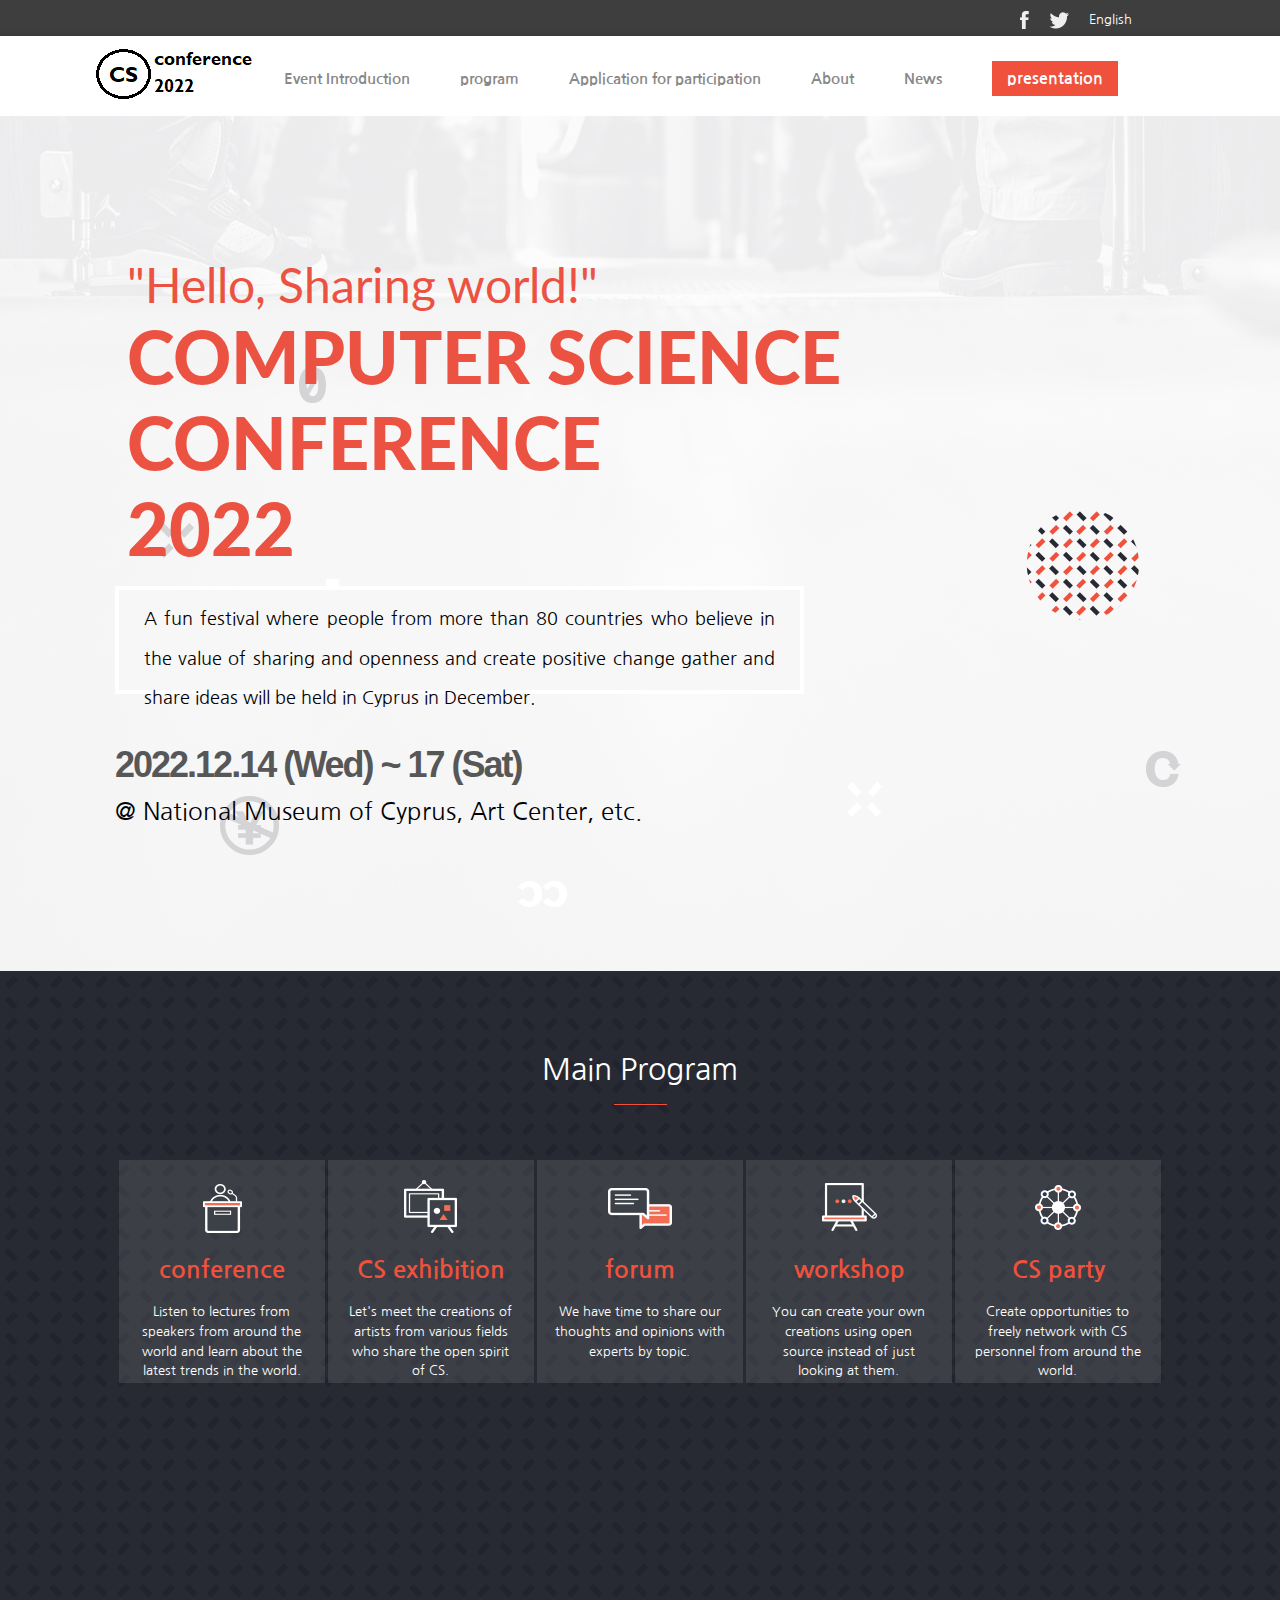
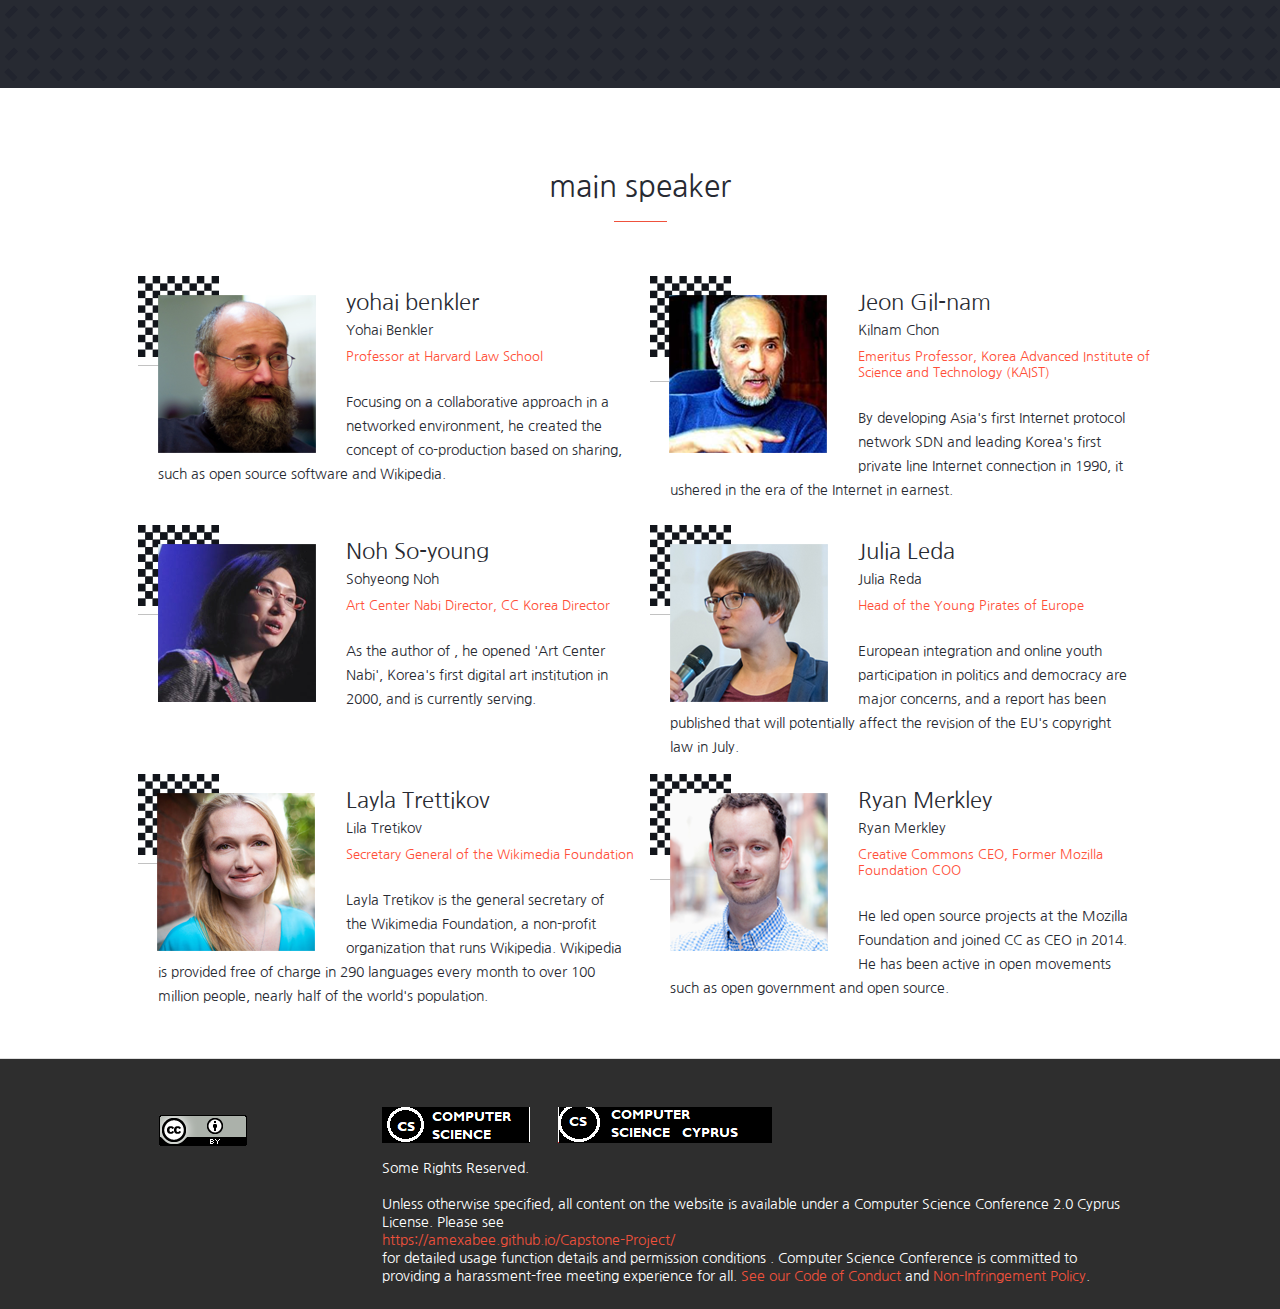
==== index.html @ 8cc3dfc2 "Fix the HTML files" ====
<!DOCTYPE html>
<html lang="en">
  <head>
    <meta charset="UTF-8" />
    <meta http-equiv="X-UA-Compatible" content="IE=edge" />
    <meta name="viewport" content="width=device-width, initial-scale=1.0" />
    <title>Capstone Project</title>
    <link rel="preconnect" href="https://fonts.googleapis.com" />
    <link rel="preconnect" href="https://fonts.gstatic.com" crossorigin />
    <link
      href="https://fonts.googleapis.com/css2?family=Nanum+Gothic&display=swap"
      rel="stylesheet"
    />
    <link
      href="https://fonts.googleapis.com/css2?family=Lato:wght@400;700;900&family=Nanum+Gothic&display=swap"
      rel="stylesheet"
    />
    <link rel="stylesheet" href="styles.css" />
  </head>
  <body>
    <header>
      <nav>
        <article class="desktop-only">
          <ul>
            <li>
              <a href="https://www.facebook.com/"
                ><img src="images/facebook.png" alt=""
              /></a>
            </li>
            <li>
              <a href="https://www.twitter.com/"
                ><img src="images/twitter.png" alt=""
              /></a>
            </li>
            <li><a href="#">English</a></li>
          </ul>
        </article>
        <article class="navigation">
          <div class="mobile-menu-btn">
            <button type="button" class="btn">
              <img src="images/mobile_menu.png" alt="" />
            </button>
          </div>
          <div class="logo">
            <a href="#"><img src="images/logo.png" alt="" /></a>
          </div>
          <section class="menus">
            <ul class="nav-menu">
              <li data-target="submenu-1" id="menu-1">
                <a href="#">Event Introduction</a>
              </li>
              <li data-target="submenu-2" id="menu-2">
                <a href="#">program</a>
              </li>
              <li><a href="#">Application for participation</a></li>
              <li><a href="about.html">About</a></li>
              <li><a href="#">News</a></li>
              <li id="live"><a href="#">presentation</a></li>
            </ul>
          </section>
        </article>
        <div class="sub-menus">
          <div class="main-sub-menu" id="submenu-1">
            <img src="images/arrow_up.png" alt="" />
            <ul id="add-em">
              <li><a href="#">CC Global Summit</a></li>
              <li><a href="#">Hosting and Hosting</a></li>
              <li><a href="#">Venue</a></li>
            </ul>
          </div>
          <div class="main-sub-menu" id="submenu-2">
            <img src="images/arrow_up.png" alt="" />
            <ul id="add-er">
              <li><a href="#">All Program</a></li>
              <li><a href="#">Speaker Introduction</a></li>
              <li><a href="#">Exhibition</a></li>
              <li><a href="#">Keywords</a></li>
            </ul>
          </div>
        </div>
      </nav>
    </header>
    <main>
      <section class="main">
        <div class="greeting">"Hello, Sharing world!"</div>
        <div class="title">
          COMPUTER SCIENCE <br />
          CONFERENCE <br />
          2022
        </div>
        <div class="message">
          A fun festival where people from more than 80 countries who believe in
          the value of sharing and openness and create positive change gather
          and share ideas will be held in Cyprus in December.
        </div>
        <div class="location">
          <div class="date-info">2022.12.14 (Wed) ~ 17 (Sat)</div>
          <div class="locate">
            @ National Museum of Cyprus, Art Center, etc.
          </div>
        </div>
      </section>
    </main>
    <section class="program">
      <h1 class="normal">Main Program</h1>
      <div class="guide-bar"></div>
      <section>
        <div class="program-list">
          <div class="program-icon">
            <img src="images/program_icon_01.png" alt="" />
          </div>
          <div class="program-subtitle">conference</div>
          <div class="program-description">
            Listen to lectures from speakers from around the world and learn
            about the latest trends in the world.
          </div>
        </div>
        <div class="program-list">
          <div class="program-icon">
            <img src="images/program_icon_02.png" alt="" />
          </div>
          <div class="program-subtitle">CS exhibition</div>
          <div class="program-description">
            Let's meet the creations of artists from various fields who share
            the open spirit of CS.
          </div>
        </div>
        <div class="program-list">
          <div class="program-icon">
            <img src="images/program_icon_03.png" alt="" />
          </div>
          <div class="program-subtitle">forum</div>
          <div class="program-description">
            We have time to share our thoughts and opinions with experts by
            topic.
          </div>
        </div>
        <div class="program-list">
          <div class="program-icon">
            <img src="images/program_icon_04.png" alt="" />
          </div>
          <div class="program-subtitle">workshop</div>
          <div class="program-description">
            You can create your own creations using open source instead of just
            looking at them.
          </div>
        </div>
        <div class="program-list">
          <div class="program-icon">
            <img src="images/program_icon_05.png" alt="" />
          </div>
          <div class="program-subtitle">CS party</div>
          <div class="program-description">
            Create opportunities to freely network with CS personnel from around
            the world.
          </div>
        </div>
      </section>
    </section>
    <div class="main-speakers">
      <section class="speaker-section">
        <h1>main speaker</h1>
        <div class="line"></div>
        <div class="speaker-list"></div>
      </section>
    </div>
    <footer>
      <img id="my-logo" src="images/88x31.png" alt="" />
      <section>
        <span
          ><img src="images/logo_cc_w_147x35.png" alt="" />
          <img src="images/logo_cck_w_208x35.png" alt=""
        /></span>
        <article>
          Some Rights Reserved. <br />
          <br />
          Unless otherwise specified, all content on the website is available
          under a Computer Science Conference 2.0 Cyprus License. Please see
          <div class="red-link">
            https://amexabee.github.io/Capstone-Project/
          </div>
          for detailed usage function details and permission conditions .
          Computer Science Conference is committed to providing a
          harassment-free meeting experience for all.
          <span class="red-link">See our Code of Conduct</span> and
          <span class="red-link">Non-Infringement Policy</span>.
        </article>
      </section>
    </footer>
    <script src="script.js"></script>
  </body>
</html>
---- styles.css ----
body {
  margin: 0;
  padding: 0;
  display: flex;
  flex-direction: column;
  font-family: "Nanum Gothic", Arial, Helvetica, sans-serif;
}

.desktop-only {
  display: none;
}

ul {
  display: flex;
  margin: 0;
  padding: 0.5rem 8rem 0.2rem 0;
  list-style: none;
  align-items: flex-end;
}

li a {
  margin: 0 20px 0 0;
  color: rgb(255, 255, 255);
  font-size: 0.813em;
  text-decoration: none;
}

.navigation {
  display: flex;
  justify-content: center;
  align-items: center;
  padding: 15px 0;
  box-shadow: rgb(0 0 0 / 30%) 0 2px 8px 0;
}

main section img {
  width: 90%;
}

.nav-menu {
  display: none;
}

#nav-menu {
  position: fixed;
  z-index: 1;
  background: rgb(39, 42, 50);
  opacity: 0.95;
  width: 85%;
  height: 100%;
  text-align: center;
  transition: 0.3s;
}

#nav-menu ul {
  display: flex;
  flex-direction: column;
  justify-content: flex-start;
  align-items: flex-start;
}

.nav-menu li {
  list-style: none;
}

#nav-menu li {
  padding: 5px 20px;
  font-size: 1.2em;
  line-height: 1.8em;
  border: 1px solid rgb(60, 63, 70);
  border-right: 0;
  border-top: 0;
  text-align: left;
  width: 125%;
}

.mobile-menu-btn {
  position: absolute;
  top: 35px;
  left: 20px;
  z-index: 1;
}

footer section img {
  padding: 12px 24px;
}

.mobile-menu-btn img {
  width: 20px;
}

.btn {
  border: none;
  background-color: white;
  cursor: pointer;
}

.close,
.menu-1,
.menu-2 {
  cursor: pointer;
  border: none;
  background-color: rgb(39, 42, 50);
}

.close {
  position: relative;
  top: 8px;
  left: 150px;
  margin-bottom: 15px;
}

.menu-1 {
  display: none;
  position: relative;
  top: -30px;
  left: 340px;
}

.menu-2 {
  display: none;
  position: relative;
  top: -30px;
  left: 340px;
}

#add-em li,
#add-er li {
  border: none;
}

.name a,
.nickname a {
  text-decoration: none;
  color: inherit;
}

.menus li a {
  color: rgb(136, 136, 136);
  font-size: 0.938em;
  font-weight: bold;
  padding-right: 30px;
}

.name a:hover,
.nickname a:hover {
  text-decoration: underline;
}

#live a {
  font-size: 1em;
  font-weight: bold;
  background-color: #ef513c;
  padding: 10px 15px;
  color: #fff;
}

.sub-menus {
  display: none;
}

main {
  background: url(images/mobile_intro_bg.png);
  background-repeat: repeat-x;
  background-position: center center;
}

.greeting {
  font-family: Lato, Arial, Helvetica, sans-serif;
  font-size: 24px;
  font-weight: 400;
  color: #ec5242;
  margin: 0;
  padding: 0 12px;
  width: 90%;
  text-align: left;
}

.title {
  font-family: Lato, Arial, Helvetica, sans-serif;
  font-size: 32px;
  font-weight: 900;
  color: #ec5242;
  margin: 0;
  padding: 0 12px;
  width: 90%;
  text-align: left;
}

main section {
  text-align: center;
  padding-top: 51px;
}

.location {
  padding-top: 40px;
  margin: 50px auto;
}

.message {
  margin: 17px 0.75em 0;
  width: calc(100% - 2.5em);
  padding: 1em 0.5em;
  line-height: 150%;
  font-size: 13px;
  height: auto;
  text-align: justify;
  border: 4px solid rgb(255, 255, 255);
  background-color: rgb(247, 247, 248);
}

.date-info {
  font: bold 36px Verdana, Geneva, Tahoma, sans-serif;
  color: rgb(87, 87, 87);
  font-size: 15px;
  font-weight: bold;
  width: 90%;
  text-align: center;
  margin-bottom: 4px;
  letter-spacing: 0;
}

.program {
  background-image: url(images/pattern_bg.png);
  background-repeat: repeat;
  background-color: rgb(39, 42, 50);
  height: 637px;
  padding-bottom: 80px;
  display: flex;
  flex-direction: column;
  align-items: center;
  color: rgb(255, 255, 255);
}

.program h1 {
  font-size: 24px;
  font-weight: 100;
  padding-top: 79px;
  margin: 0;
}

.program section > div {
  display: flex;
  justify-content: space-around;
  align-items: center;
  background-color: rgba(255, 255, 255, 0.1);
  margin: 6px 10px;
  padding-top: 18px;
}

.guide-bar {
  width: 53px;
  height: 16px;
  border-bottom: 1px solid rgb(239, 81, 60);
  margin: 0 auto 54px;
}

.program-subtitle {
  color: rgb(239, 81, 60);
}

.program-description {
  width: calc(74% - 90px);
  text-align: left;
  font-size: 0.75em;
  margin-top: 0;
  padding: 0;
  line-height: 1.5em;
}

.main-speakers {
  width: 100%;
  height: auto;
  padding-bottom: 35px;
  border-bottom: 1px solid rgb(223, 223, 223);
}

.speaker-section {
  text-align: center;
  padding-top: 79px;
  color: rgb(39, 42, 50);
  width: 90%;
  height: auto;
  margin: 0 auto;
}

.speaker-section h1 {
  font-size: 24px;
  font-weight: normal;
  margin: 0;
}

.line {
  width: 53px;
  height: 16px;
  border-bottom: 1px solid rgb(239, 81, 60);
  margin: 0 auto 54px;
}

.speaker-list {
  overflow: auto;
  height: auto;
}

.speaker {
  width: 100%;
  height: auto;
  margin: 0 0 1.5rem 0;
  border: 0;
  float: left;
}

.speaker-img {
  float: left;
  width: 178px;
  margin-right: 0.5rem;
}

.name {
  font-size: 16px;
  text-align: left;
  vertical-align: bottom;
  margin-top: 28px;
}

.nickname {
  font-size: 14px;
  text-align: left;
  margin-top: 0;
}

.position {
  font-size: 13px;
  color: rgb(255, 79, 56);
  text-align: left;
  margin-top: 10px;
}

.experience {
  font-size: 13px;
  text-align: left;
  padding-left: 20px;
  padding-right: 1rem;
  line-height: 150%;
  word-break: break-all;
  float: left;
}

footer {
  background-color: rgb(46, 46, 46);
  display: flex;
  flex-direction: column;
  align-items: center;
  color: #fff;
  font-size: 0.75rem;
  padding: 24px 24px;
}

footer section img:first-child {
  width: 25%;
  padding-left: 64px;
}

footer section img:last-child {
  width: 35%;
}

.red-link {
  color: #ef513c;
  cursor: pointer;
}

.red-link:hover {
  text-decoration: underline;
}

@media screen and (min-width: 768px) {
  .desktop-only {
    display: flex;
    background-color: rgb(62, 62, 62);
    width: 100%;
    justify-content: end;
    align-items: flex-end;
  }

  .desktop-only li:nth-child(3) {
    padding-bottom: 0.3rem;
  }

  .navigation {
    justify-content: space-around;
    padding: 10px 0 10px 80px;
  }

  .mobile-menu-btn {
    display: none;
  }

  #nav-menu {
    display: none;
  }

  .nav-menu {
    display: flex;
    margin: 0;
    padding: 0.5rem 8rem 0.2rem 0;
    list-style: none;
    align-items: flex-end;
  }

  .menus li a {
    color: rgb(136, 136, 136);
    font-size: 0.938em;
    font-weight: bold;
    padding-right: 30px;
  }

  .sub-menus {
    display: none;
  }

  main {
    background: url(images/main_big.png);
    height: 855px;
  }

  .greeting {
    font-size: 48px;
  }

  .title {
    font-size: 72px;
  }

  main section {
    text-align: left;
    margin: 0 115px;
    padding-top: 140px;
  }

  .message {
    text-align: justify;
    border: 4px solid rgb(255, 255, 255);
    height: 90px;
    width: 631px;
    margin: 15px 0 40px;
    line-height: 220%;
    padding: 10px 25px 0;
    font-size: 1.125em;
  }

  .location {
    font-size: 1.5em;
    text-align: left;
    padding-top: 0;
  }

  .date-info {
    text-align: left;
    font-size: 36px;
    letter-spacing: -2px;
    margin-bottom: 10px;
  }

  .locate {
    text-align: left;
    font-size: 1.5rem;
  }

  .program h1 {
    font-size: 30px;
  }

  footer section {
    width: 60%;
  }

  .program section {
    display: flex;
    justify-content: center;
  }

  .program section > div {
    display: flex;
    flex-direction: column;
    justify-content: flex-start;
    text-align: center;
    margin: 1.5px;
    width: calc(20% - 50px);
    height: 205px;
    overflow: hidden;
  }

  .program-subtitle {
    color: rgb(239, 81, 60);
    font-size: 1.5rem;
    font-weight: bold;
    padding-top: 18px;
  }

  .program-description {
    width: calc(90% - 15px);
    text-align: center;
    font-size: 0.813em;
    padding: 20px 17px;
  }

  .speaker-section {
    width: 80%;
  }

  .speaker-section h1 {
    font-size: 1.875rem;
  }

  .speaker {
    width: calc(50% - 10px);
    height: 249px;
    margin: 0 0 0 10px;
  }

  .speaker-img {
    margin-right: 30px;
  }

  .name {
    font-size: 22px;
    margin-top: 0.725rem;
  }

  .nickname {
    margin-top: 5px;
  }

  .guide-line {
    width: 24px;
    border-top: 1px solid rgb(194, 194, 194);
    margin-bottom: 24px;
  }

  .experience {
    font-size: 0.875rem;
    line-height: 24px;
    word-break: keep-all;
    float: none;
  }

  footer {
    padding: 24px;
    flex-direction: row;
    justify-content: space-evenly;
    align-items: flex-start;
    font-size: 0.875rem;
  }

  #my-logo {
    padding: 32px 0 0 0;
  }

  footer section img:first-child {
    width: auto;
    padding: 24px 0 12px 0;
  }

  footer section img:last-child {
    width: auto;
  }
}
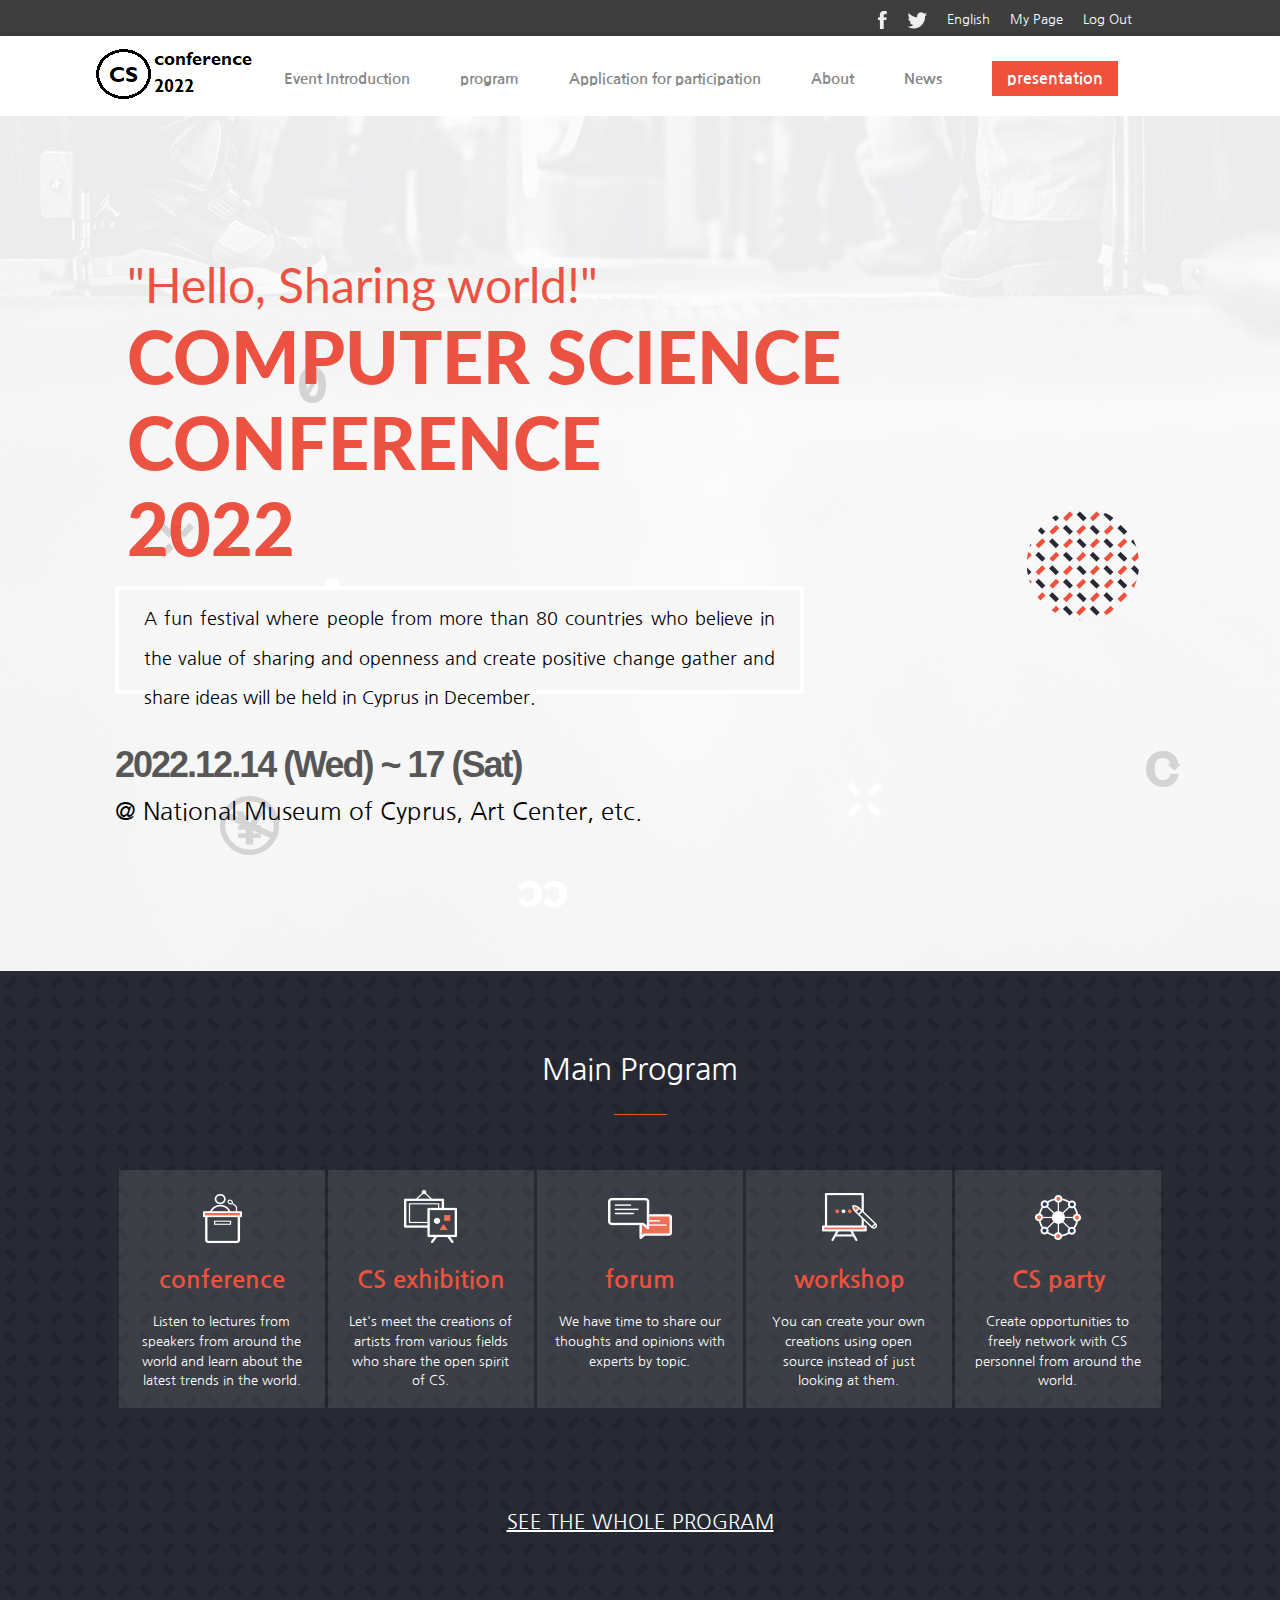
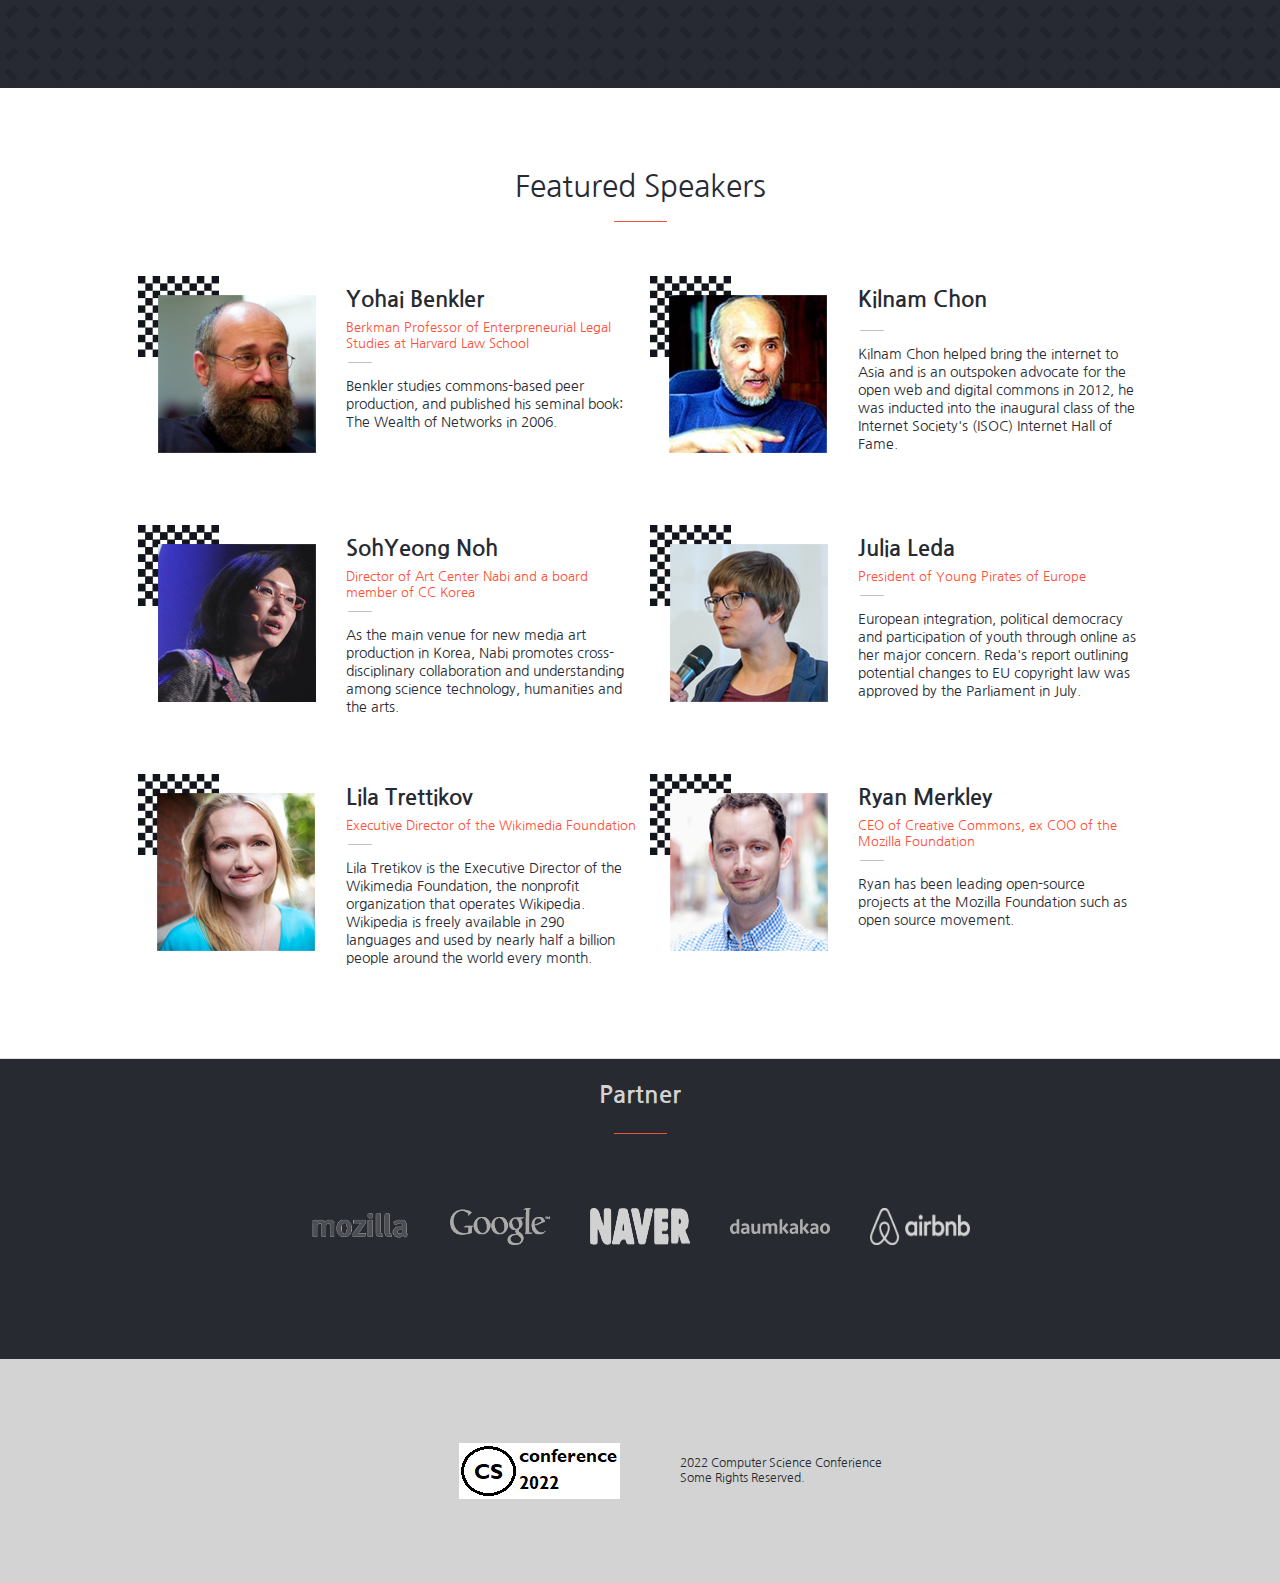
==== commit 87956dce: "Update HTML, CSS and JS codes" ====
--- a/index.html
+++ b/index.html
@@ -20,7 +20,7 @@
   <body>
     <header>
       <nav>
-        <article class="desktop-only">
+        <div class="desktop-only">
           <ul>
             <li>
               <a href="https://www.facebook.com/"
@@ -33,9 +33,11 @@
               /></a>
             </li>
             <li><a href="#">English</a></li>
+            <li><a href="#">My Page</a></li>
+            <li><a href="#">Log Out</a></li>
           </ul>
-        </article>
-        <article class="navigation">
+        </div>
+        <div class="navigation">
           <div class="mobile-menu-btn">
             <button type="button" class="btn">
               <img src="images/mobile_menu.png" alt="" />
@@ -58,7 +60,7 @@
               <li id="live"><a href="#">presentation</a></li>
             </ul>
           </section>
-        </article>
+        </div>
         <div class="sub-menus">
           <div class="main-sub-menu" id="submenu-1">
             <img src="images/arrow_up.png" alt="" />
@@ -156,36 +158,33 @@
           </div>
         </div>
       </section>
+      <div id="join-program">Join CS Conference 2022</div>
+      <div id="full-program"><a href="#">SEE THE WHOLE PROGRAM</a></div>
     </section>
     <div class="main-speakers">
       <section class="speaker-section">
-        <h1>main speaker</h1>
+        <h1>Featured Speakers</h1>
         <div class="line"></div>
         <div class="speaker-list"></div>
       </section>
     </div>
+    <section class="partners">
+      <h3>Partner</h3>
+      <div class="guide-bar"></div>
+      <section>
+        <img src="images/mozilla.png" alt="" />
+        <img src="images/Google.png" alt="" />
+        <img src="images/navar.png" alt="" />
+        <img src="images/daumkakao.svg" alt="" />
+        <img src="images/airbnb.png" alt="" />
+      </section>
+    </section>
     <footer>
-      <img id="my-logo" src="images/88x31.png" alt="" />
-      <section>
-        <span
-          ><img src="images/logo_cc_w_147x35.png" alt="" />
-          <img src="images/logo_cck_w_208x35.png" alt=""
-        /></span>
-        <article>
-          Some Rights Reserved. <br />
-          <br />
-          Unless otherwise specified, all content on the website is available
-          under a Computer Science Conference 2.0 Cyprus License. Please see
-          <div class="red-link">
-            https://amexabee.github.io/Capstone-Project/
-          </div>
-          for detailed usage function details and permission conditions .
-          Computer Science Conference is committed to providing a
-          harassment-free meeting experience for all.
-          <span class="red-link">See our Code of Conduct</span> and
-          <span class="red-link">Non-Infringement Policy</span>.
-        </article>
-      </section>
+      <img src="images/logo.png" alt="" />
+      <div>
+        2022 Computer Science Conferience <br />
+        Some Rights Reserved.
+      </div>
     </footer>
     <script src="script.js"></script>
   </body>
--- a/styles.css
+++ b/styles.css
@@ -252,7 +252,7 @@
   width: 53px;
   height: 16px;
   border-bottom: 1px solid rgb(239, 81, 60);
-  margin: 0 auto 54px;
+  margin: 10px auto 54px;
 }
 
 .program-subtitle {
@@ -266,6 +266,19 @@
   margin-top: 0;
   padding: 0;
   line-height: 1.5em;
+}
+
+#join-program {
+  font-size: 1.125em;
+  font-weight: bold;
+  background-color: #ef513c;
+  margin-top: 20px;
+  padding: 15px 15px;
+  color: #fff;
+}
+
+#full-program {
+  display: none;
 }
 
 .main-speakers {
@@ -318,15 +331,10 @@
 
 .name {
   font-size: 16px;
+  font-weight: bold;
   text-align: left;
   vertical-align: bottom;
   margin-top: 28px;
-}
-
-.nickname {
-  font-size: 14px;
-  text-align: left;
-  margin-top: 0;
 }
 
 .position {
@@ -346,32 +354,44 @@
   float: left;
 }
 
+.partners {
+  text-align: center;
+  background-color: #272a31;
+  height: 300px;
+}
+
+.partners h3 {
+  color: #d3d3d3;
+  font-size: 24px;
+  margin-bottom: 0;
+  padding-bottom: 0;
+}
+
+.partners section {
+  display: flex;
+  justify-content: center;
+  flex-wrap: wrap;
+}
+
+.partners img {
+  width: 100px;
+  margin: 0;
+  padding: 20px;
+}
+
 footer {
-  background-color: rgb(46, 46, 46);
-  display: flex;
-  flex-direction: column;
+  background-color: #d3d3d3;
+  display: flex;
+  flex-direction: row;
+  justify-content: center;
   align-items: center;
-  color: #fff;
+  color: #272a31;
   font-size: 0.75rem;
   padding: 24px 24px;
 }
 
-footer section img:first-child {
-  width: 25%;
-  padding-left: 64px;
-}
-
-footer section img:last-child {
-  width: 35%;
-}
-
-.red-link {
-  color: #ef513c;
-  cursor: pointer;
-}
-
-.red-link:hover {
-  text-decoration: underline;
+footer img {
+  padding: 60px;
 }
 
 @media screen and (min-width: 768px) {
@@ -383,7 +403,9 @@
     align-items: flex-end;
   }
 
-  .desktop-only li:nth-child(3) {
+  .desktop-only li:nth-child(3),
+  .desktop-only li:nth-child(4),
+  .desktop-only li:nth-child(5) {
     padding-bottom: 0.3rem;
   }
 
@@ -471,10 +493,6 @@
     font-size: 30px;
   }
 
-  footer section {
-    width: 60%;
-  }
-
   .program section {
     display: flex;
     justify-content: center;
@@ -487,8 +505,13 @@
     text-align: center;
     margin: 1.5px;
     width: calc(20% - 50px);
-    height: 205px;
+    height: 220px;
     overflow: hidden;
+  }
+
+  .program section > div:hover {
+    cursor: pointer;
+    border: 2px solid rgb(194, 194, 194);
   }
 
   .program-subtitle {
@@ -505,6 +528,21 @@
     padding: 20px 17px;
   }
 
+  #join-program {
+    display: none;
+  }
+
+  #full-program {
+    display: block;
+    font-size: 20px;
+    margin-top: 100px;
+  }
+
+  #full-program a {
+    text-decoration: underline;
+    color: #fff;
+  }
+
   .speaker-section {
     width: 80%;
   }
@@ -526,13 +564,13 @@
   .name {
     font-size: 22px;
     margin-top: 0.725rem;
-  }
-
-  .nickname {
-    margin-top: 5px;
+    font-weight: bold;
   }
 
   .guide-line {
+    position: relative;
+    left: 210px;
+    top: 10px;
     width: 24px;
     border-top: 1px solid rgb(194, 194, 194);
     margin-bottom: 24px;
@@ -540,29 +578,8 @@
 
   .experience {
     font-size: 0.875rem;
-    line-height: 24px;
+    line-height: 18px;
     word-break: keep-all;
     float: none;
   }
-
-  footer {
-    padding: 24px;
-    flex-direction: row;
-    justify-content: space-evenly;
-    align-items: flex-start;
-    font-size: 0.875rem;
-  }
-
-  #my-logo {
-    padding: 32px 0 0 0;
-  }
-
-  footer section img:first-child {
-    width: auto;
-    padding: 24px 0 12px 0;
-  }
-
-  footer section img:last-child {
-    width: auto;
-  }
-}
+}
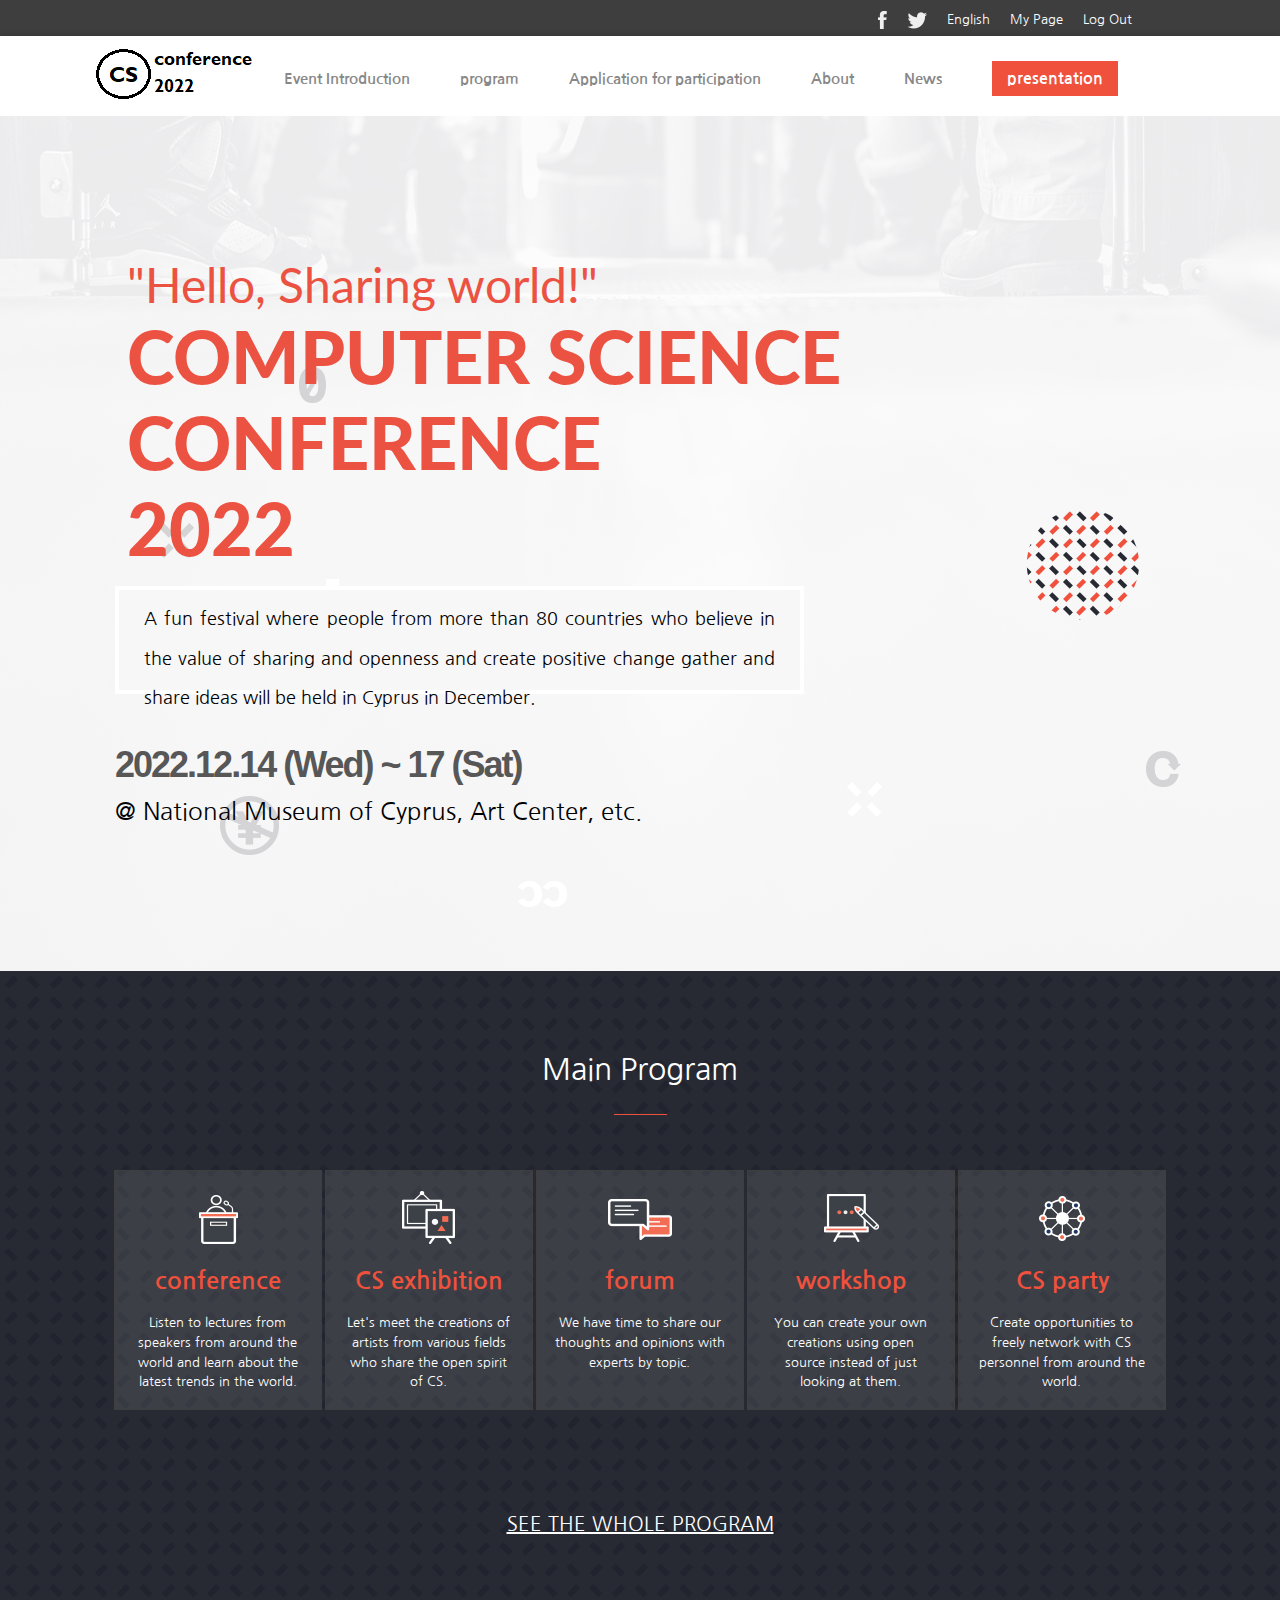
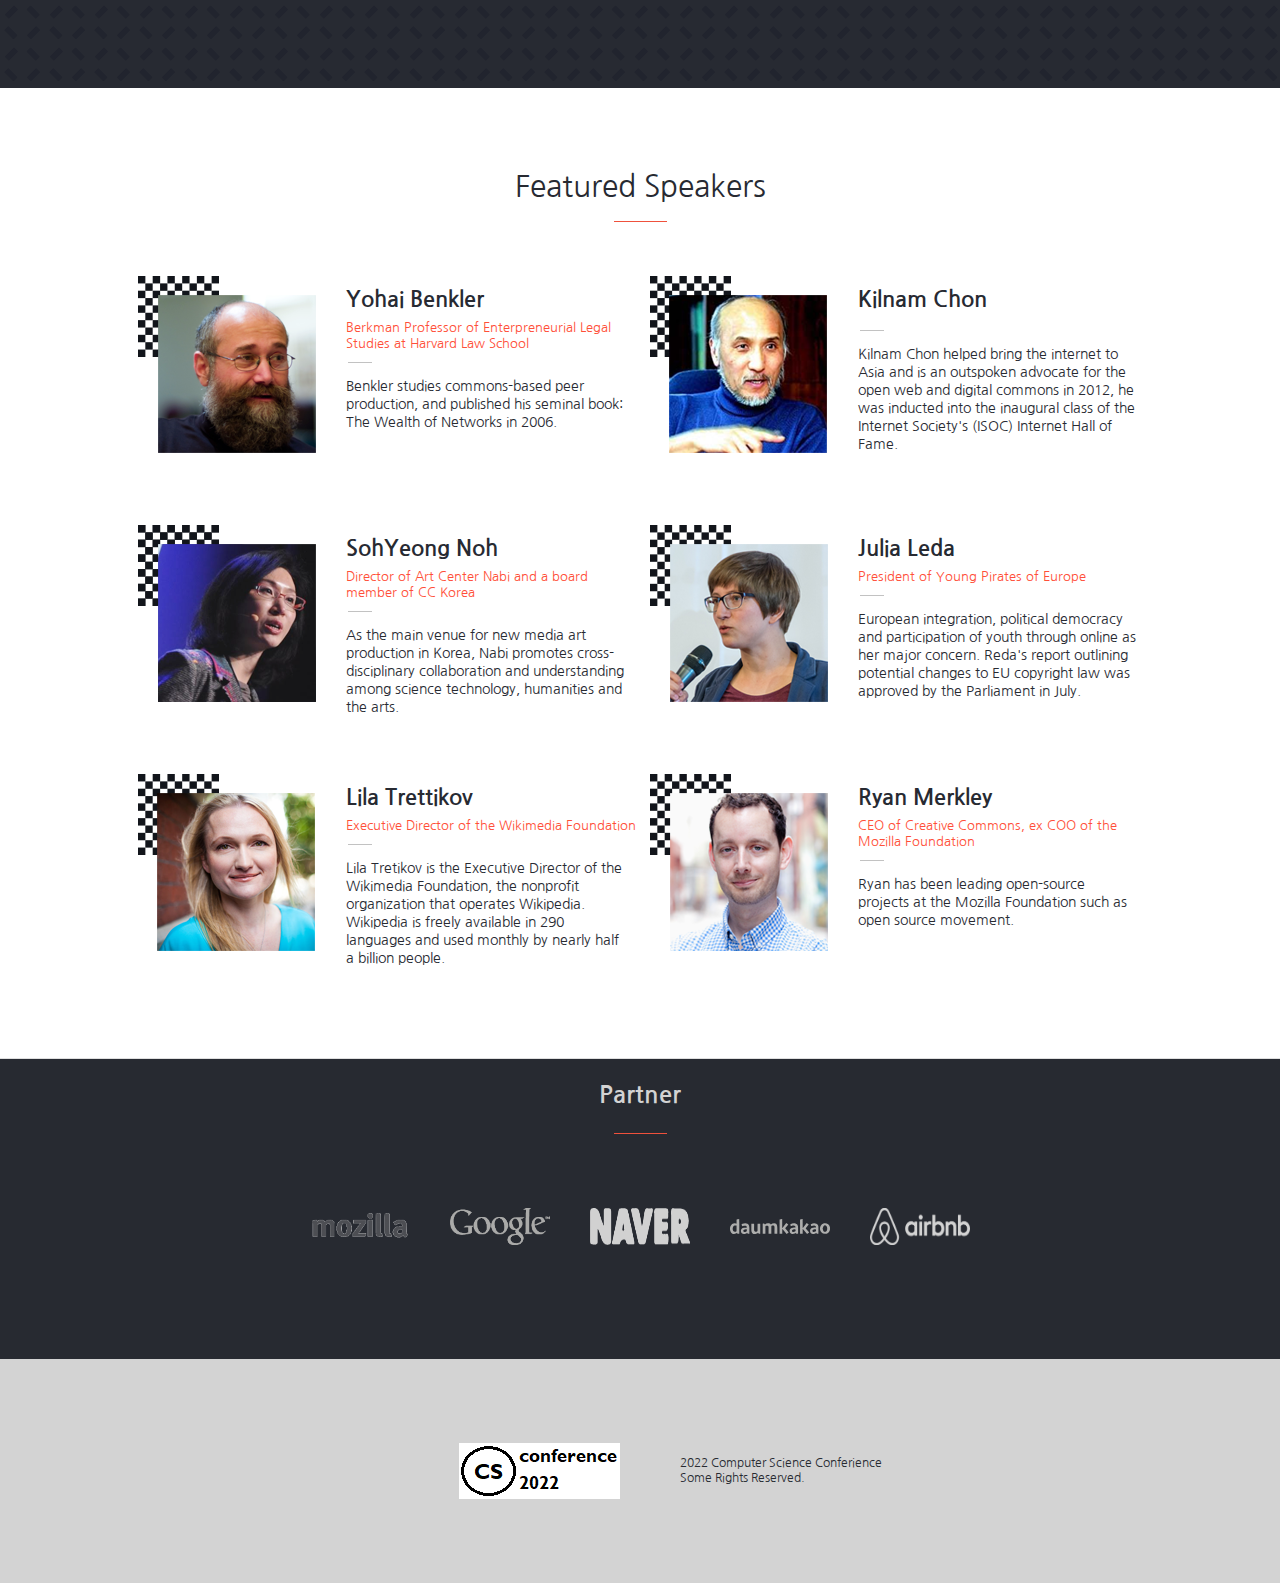
==== commit 26ccf641: "Make some styling changes" ====
--- a/index.html
+++ b/index.html
@@ -15,7 +15,7 @@
       href="https://fonts.googleapis.com/css2?family=Lato:wght@400;700;900&family=Nanum+Gothic&display=swap"
       rel="stylesheet"
     />
-    <link rel="stylesheet" href="styles.css" />
+    <link rel="stylesheet" href="index.css" />
   </head>
   <body>
     <header>
--- a/index.css
+++ b/index.css
@@ -0,0 +1,587 @@
+body {
+  margin: 0;
+  padding: 0;
+  display: flex;
+  flex-direction: column;
+  font-family: 'Nanum Gothic', Arial, Helvetica, sans-serif;
+}
+
+.desktop-only {
+  display: none;
+}
+
+ul {
+  display: flex;
+  margin: 0;
+  padding: 0.5rem 8rem 0.2rem 0;
+  list-style: none;
+  align-items: flex-end;
+}
+
+li a {
+  margin: 0 20px 0 0;
+  color: rgb(255, 255, 255);
+  font-size: 0.813em;
+  text-decoration: none;
+}
+
+.navigation {
+  display: flex;
+  justify-content: center;
+  align-items: center;
+  padding: 15px 0;
+  box-shadow: rgb(0 0 0 / 30%) 0 2px 8px 0;
+}
+
+footer img {
+  padding: 60px;
+}
+
+main section img {
+  width: 90%;
+}
+
+.nav-menu {
+  display: none;
+}
+
+#nav-menu {
+  position: fixed;
+  z-index: 1;
+  background: rgb(39, 42, 50);
+  opacity: 0.95;
+  width: 85%;
+  height: 100%;
+  text-align: center;
+  transition: 0.3s;
+}
+
+#nav-menu ul {
+  display: flex;
+  flex-direction: column;
+  justify-content: flex-start;
+  align-items: flex-start;
+}
+
+.nav-menu li {
+  list-style: none;
+}
+
+#nav-menu li {
+  padding: 5px 20px;
+  font-size: 1.2em;
+  line-height: 1.8em;
+  border: 1px solid rgb(60, 63, 70);
+  border-right: 0;
+  border-top: 0;
+  text-align: left;
+  width: 125%;
+}
+
+.mobile-menu-btn {
+  position: absolute;
+  top: 35px;
+  left: 20px;
+  z-index: 1;
+}
+
+footer section img {
+  padding: 12px 24px;
+}
+
+.mobile-menu-btn img {
+  width: 20px;
+}
+
+.btn {
+  border: none;
+  background-color: white;
+  cursor: pointer;
+}
+
+.close,
+.menu-1,
+.menu-2 {
+  cursor: pointer;
+  border: none;
+  background-color: rgb(39, 42, 50);
+}
+
+.close {
+  position: relative;
+  top: 8px;
+  left: 150px;
+  margin-bottom: 15px;
+}
+
+.menu-1 {
+  display: none;
+  position: relative;
+  top: -30px;
+  left: 340px;
+}
+
+.menu-2 {
+  display: none;
+  position: relative;
+  top: -30px;
+  left: 340px;
+}
+
+#add-em li,
+#add-er li {
+  border: none;
+}
+
+.name a,
+.nickname a {
+  text-decoration: none;
+  color: inherit;
+}
+
+.menus li a {
+  color: rgb(136, 136, 136);
+  font-size: 0.938em;
+  font-weight: bold;
+  padding-right: 30px;
+}
+
+.name a:hover,
+.nickname a:hover {
+  text-decoration: underline;
+}
+
+#live a {
+  font-size: 1em;
+  font-weight: bold;
+  background-color: #ef513c;
+  padding: 10px 15px;
+  color: #fff;
+}
+
+.sub-menus {
+  display: none;
+}
+
+main {
+  background: url(images/mobile_intro_bg.png);
+  background-repeat: repeat-x;
+  background-position: center center;
+}
+
+.greeting {
+  font-family: Lato, Arial, Helvetica, sans-serif;
+  font-size: 24px;
+  font-weight: 400;
+  color: #ec5242;
+  margin: 0;
+  padding: 0 12px;
+  width: 90%;
+  text-align: left;
+}
+
+.title {
+  font-family: Lato, Arial, Helvetica, sans-serif;
+  font-size: 32px;
+  font-weight: 900;
+  color: #ec5242;
+  margin: 0;
+  padding: 0 12px;
+  width: 90%;
+  text-align: left;
+}
+
+main section {
+  text-align: center;
+  padding-top: 51px;
+}
+
+.location {
+  padding-top: 40px;
+  margin: 50px auto;
+}
+
+.message {
+  margin: 17px 0.75em 0;
+  width: calc(100% - 2.5em);
+  padding: 1em 0.5em;
+  line-height: 150%;
+  font-size: 13px;
+  height: auto;
+  text-align: justify;
+  border: 4px solid rgb(255, 255, 255);
+  background-color: rgb(247, 247, 248);
+}
+
+.date-info {
+  font: bold 36px Verdana, Geneva, Tahoma, sans-serif;
+  color: rgb(87, 87, 87);
+  font-size: 15px;
+  font-weight: bold;
+  width: 90%;
+  text-align: center;
+  margin-bottom: 4px;
+  letter-spacing: 0;
+}
+
+.program {
+  background-image: url(images/pattern_bg.png);
+  background-repeat: repeat;
+  background-color: rgb(39, 42, 50);
+  height: 637px;
+  padding-bottom: 80px;
+  display: flex;
+  flex-direction: column;
+  align-items: center;
+  color: rgb(255, 255, 255);
+}
+
+.program h1 {
+  font-size: 24px;
+  font-weight: 100;
+  padding-top: 79px;
+  margin: 0;
+}
+
+.program section > div {
+  display: flex;
+  justify-content: space-around;
+  align-items: center;
+  background-color: rgba(255, 255, 255, 0.1);
+  margin: 6px 10px;
+  padding-top: 18px;
+}
+
+.guide-bar {
+  width: 53px;
+  height: 16px;
+  border-bottom: 1px solid rgb(239, 81, 60);
+  margin: 10px auto 54px;
+}
+
+.program-subtitle {
+  color: rgb(239, 81, 60);
+}
+
+.program-description {
+  width: calc(74% - 90px);
+  text-align: left;
+  font-size: 0.75em;
+  margin-top: 0;
+  padding: 0;
+  line-height: 1.5em;
+}
+
+#join-program {
+  font-size: 1.125em;
+  font-weight: bold;
+  background-color: #ef513c;
+  margin-top: 20px;
+  padding: 15px 15px;
+  color: #fff;
+}
+
+#full-program {
+  display: none;
+}
+
+.main-speakers {
+  width: 100%;
+  height: auto;
+  padding-bottom: 35px;
+  border-bottom: 1px solid rgb(223, 223, 223);
+}
+
+.speaker-section {
+  text-align: center;
+  padding-top: 79px;
+  color: rgb(39, 42, 50);
+  width: 90%;
+  height: auto;
+  margin: 0 auto;
+}
+
+.speaker-section h1 {
+  font-size: 24px;
+  font-weight: normal;
+  margin: 0;
+}
+
+.line {
+  width: 53px;
+  height: 16px;
+  border-bottom: 1px solid rgb(239, 81, 60);
+  margin: 0 auto 54px;
+}
+
+.speaker-list {
+  overflow: auto;
+  height: auto;
+}
+
+.speaker {
+  width: 100%;
+  height: auto;
+  margin: 0 0 1.5rem 0;
+  border: 0;
+  float: left;
+}
+
+.speaker-img {
+  float: left;
+  width: 178px;
+  margin-right: 0.5rem;
+}
+
+.name {
+  font-size: 16px;
+  font-weight: bold;
+  text-align: left;
+  vertical-align: bottom;
+  margin-top: 28px;
+}
+
+.position {
+  font-size: 13px;
+  color: rgb(255, 79, 56);
+  text-align: left;
+  margin-top: 10px;
+}
+
+.experience {
+  font-size: 13px;
+  text-align: left;
+  padding-top: 7px;
+  padding-left: 20px;
+  padding-right: 1rem;
+  line-height: 150%;
+  word-break: break-all;
+}
+
+.partners {
+  text-align: center;
+  background-color: #272a31;
+  height: 300px;
+}
+
+.partners h3 {
+  color: #d3d3d3;
+  font-size: 24px;
+  margin-bottom: 0;
+  padding-bottom: 0;
+}
+
+.partners section {
+  display: flex;
+  justify-content: center;
+  flex-wrap: wrap;
+}
+
+.partners img {
+  width: 100px;
+  margin: 0;
+  padding: 20px;
+}
+
+footer {
+  background-color: #d3d3d3;
+  display: flex;
+  flex-direction: row;
+  justify-content: center;
+  align-items: center;
+  color: #272a31;
+  font-size: 0.75rem;
+  padding: 24px 24px;
+}
+
+@media screen and (min-width: 768px) {
+  .desktop-only {
+    display: flex;
+    background-color: rgb(62, 62, 62);
+    width: 100%;
+    justify-content: end;
+    align-items: flex-end;
+  }
+
+  .desktop-only li:nth-child(3),
+  .desktop-only li:nth-child(4),
+  .desktop-only li:nth-child(5) {
+    padding-bottom: 0.3rem;
+  }
+
+  .navigation {
+    justify-content: space-around;
+    padding: 10px 0 10px 80px;
+  }
+
+  .mobile-menu-btn {
+    display: none;
+  }
+
+  #nav-menu {
+    display: none;
+  }
+
+  .nav-menu {
+    display: flex;
+    margin: 0;
+    padding: 0.5rem 8rem 0.2rem 0;
+    list-style: none;
+    align-items: flex-end;
+  }
+
+  .menus li a {
+    color: rgb(136, 136, 136);
+    font-size: 0.938em;
+    font-weight: bold;
+    padding-right: 30px;
+  }
+
+  .sub-menus {
+    display: none;
+  }
+
+  main {
+    background: url(images/main_big.png);
+    height: 855px;
+  }
+
+  .greeting {
+    font-size: 48px;
+  }
+
+  .title {
+    font-size: 72px;
+  }
+
+  main section {
+    text-align: left;
+    margin: 0 115px;
+    padding-top: 140px;
+  }
+
+  .message {
+    text-align: justify;
+    border: 4px solid rgb(255, 255, 255);
+    height: 90px;
+    width: 631px;
+    margin: 15px 0 40px;
+    line-height: 220%;
+    padding: 10px 25px 0;
+    font-size: 1.125em;
+  }
+
+  .location {
+    font-size: 1.5em;
+    text-align: left;
+    padding-top: 0;
+  }
+
+  .date-info {
+    text-align: left;
+    font-size: 36px;
+    letter-spacing: -2px;
+    margin-bottom: 10px;
+  }
+
+  .locate {
+    text-align: left;
+    font-size: 1.5rem;
+  }
+
+  .program h1 {
+    font-size: 30px;
+  }
+
+  .program section {
+    display: flex;
+    justify-content: center;
+  }
+
+  .program section > div {
+    display: flex;
+    flex-direction: column;
+    justify-content: flex-start;
+    text-align: center;
+    margin: 1.5px;
+    width: calc(20% - 50px);
+    height: 220px;
+    overflow: hidden;
+    border: 1px solid rgb(62, 62, 62);
+  }
+
+  .program section > div:hover {
+    cursor: pointer;
+    border: 1px solid rgb(194, 194, 194);
+  }
+
+  .program-subtitle {
+    color: rgb(239, 81, 60);
+    font-size: 1.5rem;
+    font-weight: bold;
+    padding-top: 18px;
+  }
+
+  .program-description {
+    width: calc(90% - 15px);
+    text-align: center;
+    font-size: 0.813em;
+    padding: 20px 17px;
+  }
+
+  #join-program {
+    display: none;
+  }
+
+  #full-program {
+    display: block;
+    font-size: 20px;
+    margin-top: 100px;
+  }
+
+  #full-program a {
+    text-decoration: underline;
+    color: #fff;
+  }
+
+  .speaker-section {
+    width: 80%;
+  }
+
+  .speaker-section h1 {
+    font-size: 1.875rem;
+  }
+
+  .speaker {
+    width: calc(50% - 10px);
+    height: 249px;
+    margin: 0 0 0 10px;
+  }
+
+  .speaker-img {
+    margin-right: 30px;
+  }
+
+  .name {
+    font-size: 22px;
+    margin-top: 0.725rem;
+    font-weight: bold;
+  }
+
+  .guide-line {
+    position: relative;
+    left: 210px;
+    top: 10px;
+    width: 24px;
+    border-top: 1px solid rgb(194, 194, 194);
+    margin-bottom: 24px;
+  }
+
+  .experience {
+    font-size: 0.875rem;
+    line-height: 18px;
+    word-break: keep-all;
+    float: none;
+    padding-top: 0;
+  }
+}
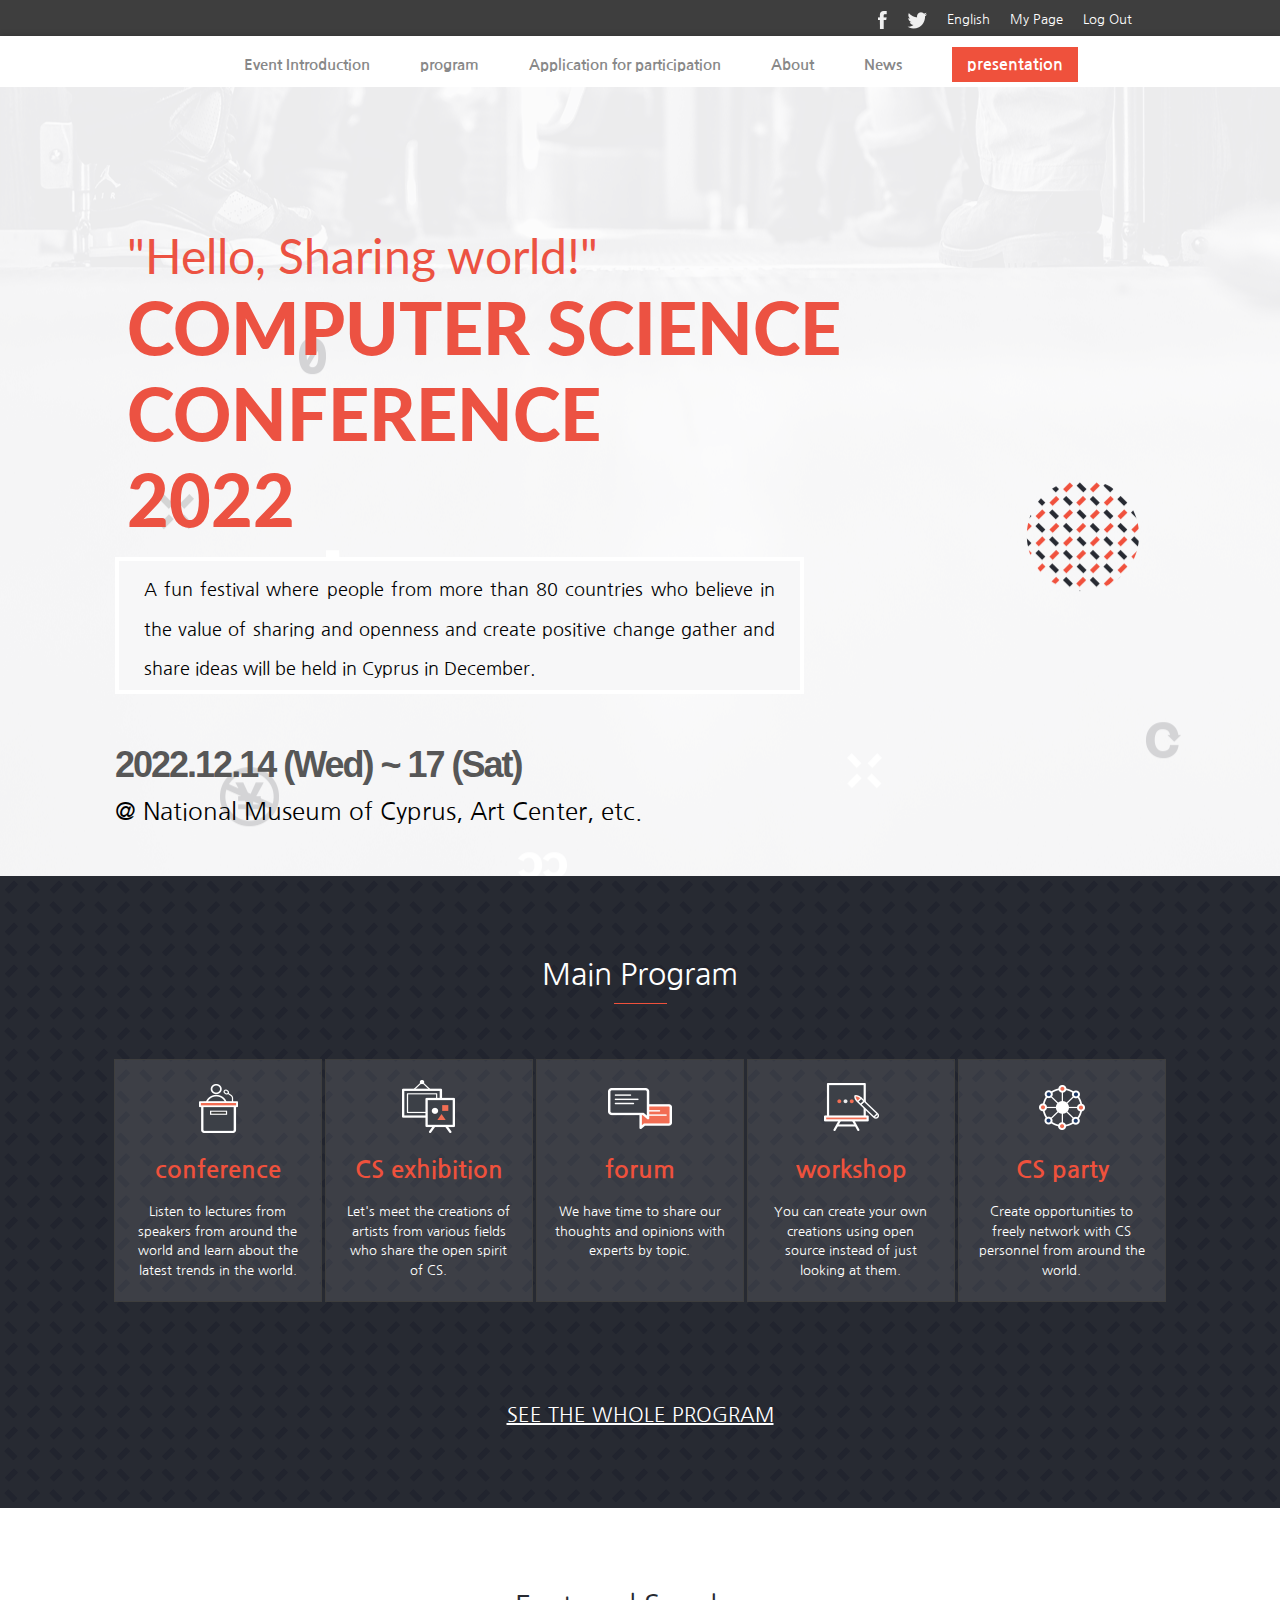
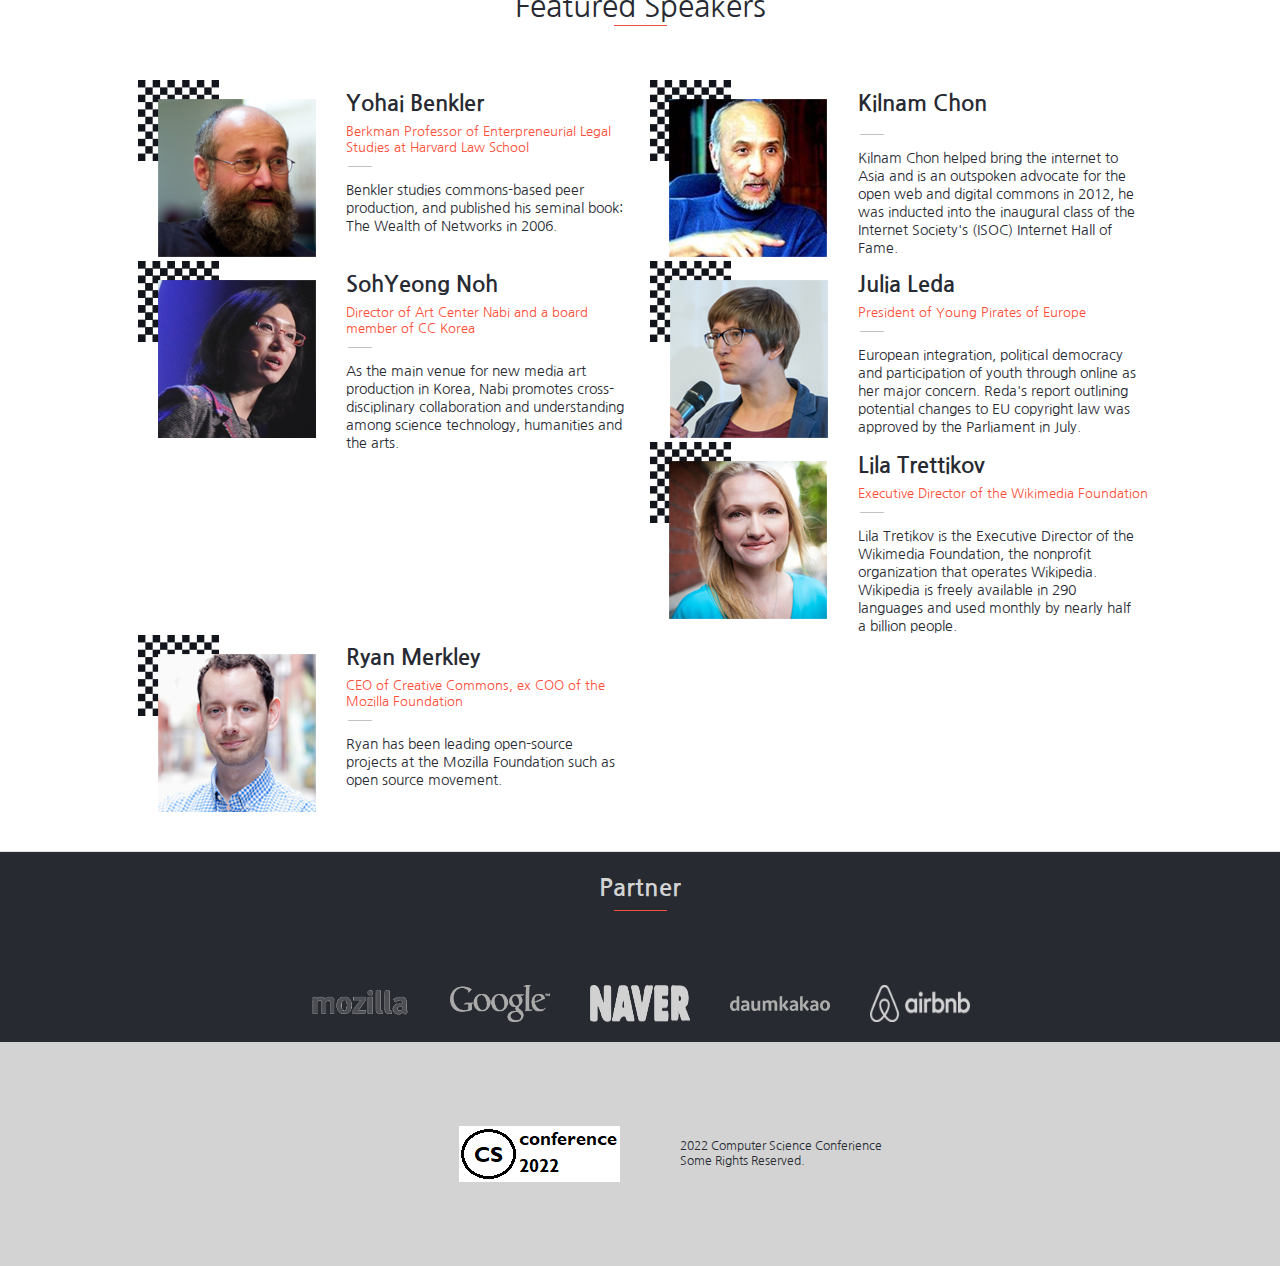
==== commit e0291737: "Organize file structure" ====
--- a/index.html
+++ b/index.html
@@ -24,12 +24,12 @@
           <ul>
             <li>
               <a href="https://www.facebook.com/"
-                ><img src="images/facebook.png" alt=""
+                ><img src="images/small_icons/facebook.png" alt=""
               /></a>
             </li>
             <li>
               <a href="https://www.twitter.com/"
-                ><img src="images/twitter.png" alt=""
+                ><img src="images/small_icons/twitter.png" alt=""
               /></a>
             </li>
             <li><a href="#">English</a></li>
@@ -40,11 +40,11 @@
         <div class="navigation">
           <div class="mobile-menu-btn">
             <button type="button" class="btn">
-              <img src="images/mobile_menu.png" alt="" />
+              <img src="images/small_icons/mobile_menu.png" alt="" />
             </button>
           </div>
           <div class="logo">
-            <a href="#"><img src="images/logo.png" alt="" /></a>
+            <a href="#"><img src="images/small_icons/logo.png" alt="" /></a>
           </div>
           <section class="menus">
             <ul class="nav-menu">
@@ -63,7 +63,7 @@
         </div>
         <div class="sub-menus">
           <div class="main-sub-menu" id="submenu-1">
-            <img src="images/arrow_up.png" alt="" />
+            <img src="images/small_icons/arrow_up.png" alt="" />
             <ul id="add-em">
               <li><a href="#">CC Global Summit</a></li>
               <li><a href="#">Hosting and Hosting</a></li>
@@ -71,7 +71,7 @@
             </ul>
           </div>
           <div class="main-sub-menu" id="submenu-2">
-            <img src="images/arrow_up.png" alt="" />
+            <img src="images/small_icons/arrow_up.png" alt="" />
             <ul id="add-er">
               <li><a href="#">All Program</a></li>
               <li><a href="#">Speaker Introduction</a></li>
@@ -109,7 +109,7 @@
       <section>
         <div class="program-list">
           <div class="program-icon">
-            <img src="images/program_icon_01.png" alt="" />
+            <img src="images/program/program_icon_01.png" alt="" />
           </div>
           <div class="program-subtitle">conference</div>
           <div class="program-description">
@@ -119,7 +119,7 @@
         </div>
         <div class="program-list">
           <div class="program-icon">
-            <img src="images/program_icon_02.png" alt="" />
+            <img src="images/program/program_icon_02.png" alt="" />
           </div>
           <div class="program-subtitle">CS exhibition</div>
           <div class="program-description">
@@ -129,7 +129,7 @@
         </div>
         <div class="program-list">
           <div class="program-icon">
-            <img src="images/program_icon_03.png" alt="" />
+            <img src="images/program/program_icon_03.png" alt="" />
           </div>
           <div class="program-subtitle">forum</div>
           <div class="program-description">
@@ -139,7 +139,7 @@
         </div>
         <div class="program-list">
           <div class="program-icon">
-            <img src="images/program_icon_04.png" alt="" />
+            <img src="images/program/program_icon_04.png" alt="" />
           </div>
           <div class="program-subtitle">workshop</div>
           <div class="program-description">
@@ -149,7 +149,7 @@
         </div>
         <div class="program-list">
           <div class="program-icon">
-            <img src="images/program_icon_05.png" alt="" />
+            <img src="images/program/program_icon_05.png" alt="" />
           </div>
           <div class="program-subtitle">CS party</div>
           <div class="program-description">
@@ -172,11 +172,11 @@
       <h3>Partner</h3>
       <div class="guide-bar"></div>
       <section>
-        <img src="images/mozilla.png" alt="" />
-        <img src="images/Google.png" alt="" />
-        <img src="images/navar.png" alt="" />
-        <img src="images/daumkakao.svg" alt="" />
-        <img src="images/airbnb.png" alt="" />
+        <img src="images/brands/mozilla.png" alt="" />
+        <img src="images/brands/Google.png" alt="" />
+        <img src="images/brands/navar.png" alt="" />
+        <img src="images/brands/daumkakao.svg" alt="" />
+        <img src="images/brands/airbnb.png" alt="" />
       </section>
     </section>
     <footer>
@@ -186,6 +186,6 @@
         Some Rights Reserved.
       </div>
     </footer>
-    <script src="script.js"></script>
+    <script src="index.js"></script>
   </body>
 </html>
--- a/index.css
+++ b/index.css
@@ -207,7 +207,6 @@
   padding: 1em 0.5em;
   line-height: 150%;
   font-size: 13px;
-  height: auto;
   text-align: justify;
   border: 4px solid rgb(255, 255, 255);
   background-color: rgb(247, 247, 248);
@@ -228,7 +227,6 @@
   background-image: url(images/pattern_bg.png);
   background-repeat: repeat;
   background-color: rgb(39, 42, 50);
-  height: 637px;
   padding-bottom: 80px;
   display: flex;
   flex-direction: column;
@@ -254,7 +252,6 @@
 
 .guide-bar {
   width: 53px;
-  height: 16px;
   border-bottom: 1px solid rgb(239, 81, 60);
   margin: 10px auto 54px;
 }
@@ -287,7 +284,6 @@
 
 .main-speakers {
   width: 100%;
-  height: auto;
   padding-bottom: 35px;
   border-bottom: 1px solid rgb(223, 223, 223);
 }
@@ -297,7 +293,6 @@
   padding-top: 79px;
   color: rgb(39, 42, 50);
   width: 90%;
-  height: auto;
   margin: 0 auto;
 }
 
@@ -309,19 +304,16 @@
 
 .line {
   width: 53px;
-  height: 16px;
   border-bottom: 1px solid rgb(239, 81, 60);
   margin: 0 auto 54px;
 }
 
 .speaker-list {
   overflow: auto;
-  height: auto;
 }
 
 .speaker {
   width: 100%;
-  height: auto;
   margin: 0 0 1.5rem 0;
   border: 0;
   float: left;
@@ -361,7 +353,6 @@
 .partners {
   text-align: center;
   background-color: #272a31;
-  height: 300px;
 }
 
 .partners h3 {
@@ -443,7 +434,6 @@
 
   main {
     background: url(images/main_big.png);
-    height: 855px;
   }
 
   .greeting {
@@ -463,7 +453,6 @@
   .message {
     text-align: justify;
     border: 4px solid rgb(255, 255, 255);
-    height: 90px;
     width: 631px;
     margin: 15px 0 40px;
     line-height: 220%;
@@ -505,7 +494,6 @@
     text-align: center;
     margin: 1.5px;
     width: calc(20% - 50px);
-    height: 220px;
     overflow: hidden;
     border: 1px solid rgb(62, 62, 62);
   }
@@ -554,7 +542,6 @@
 
   .speaker {
     width: calc(50% - 10px);
-    height: 249px;
     margin: 0 0 0 10px;
   }
 
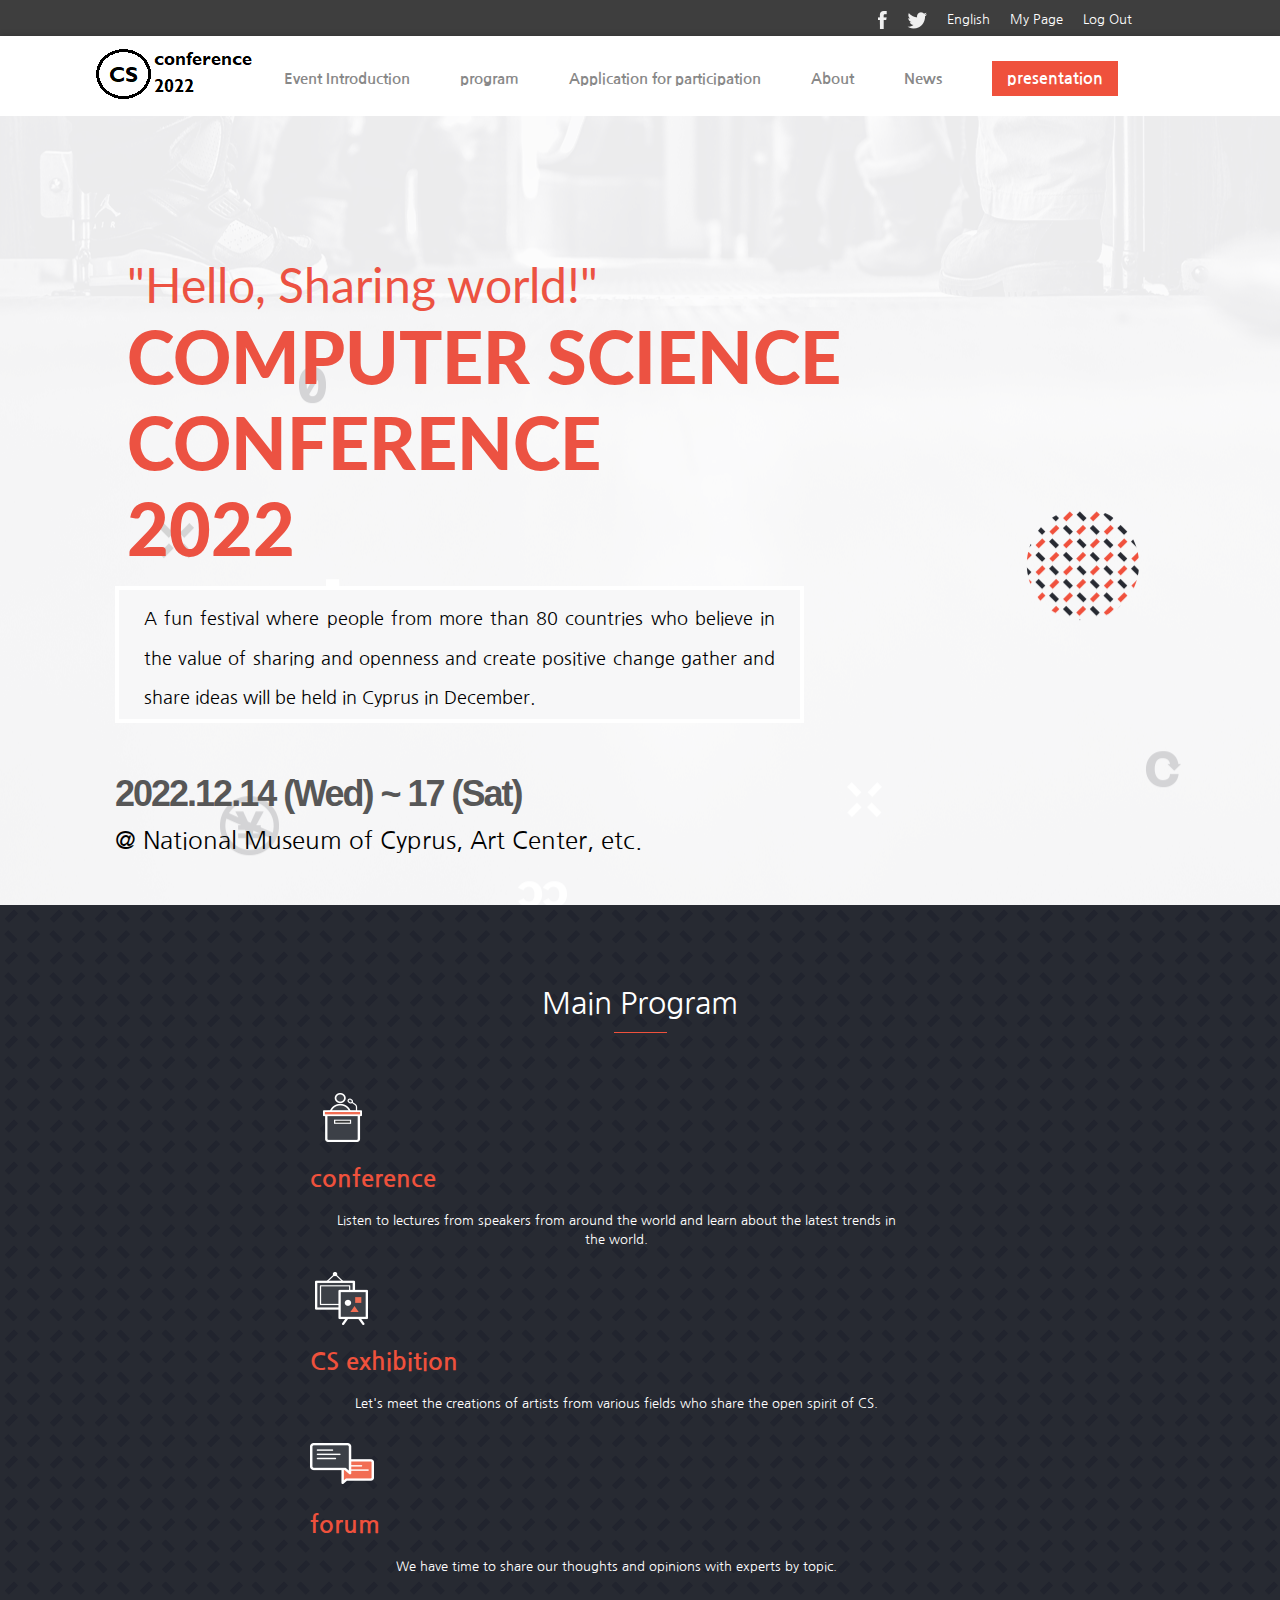
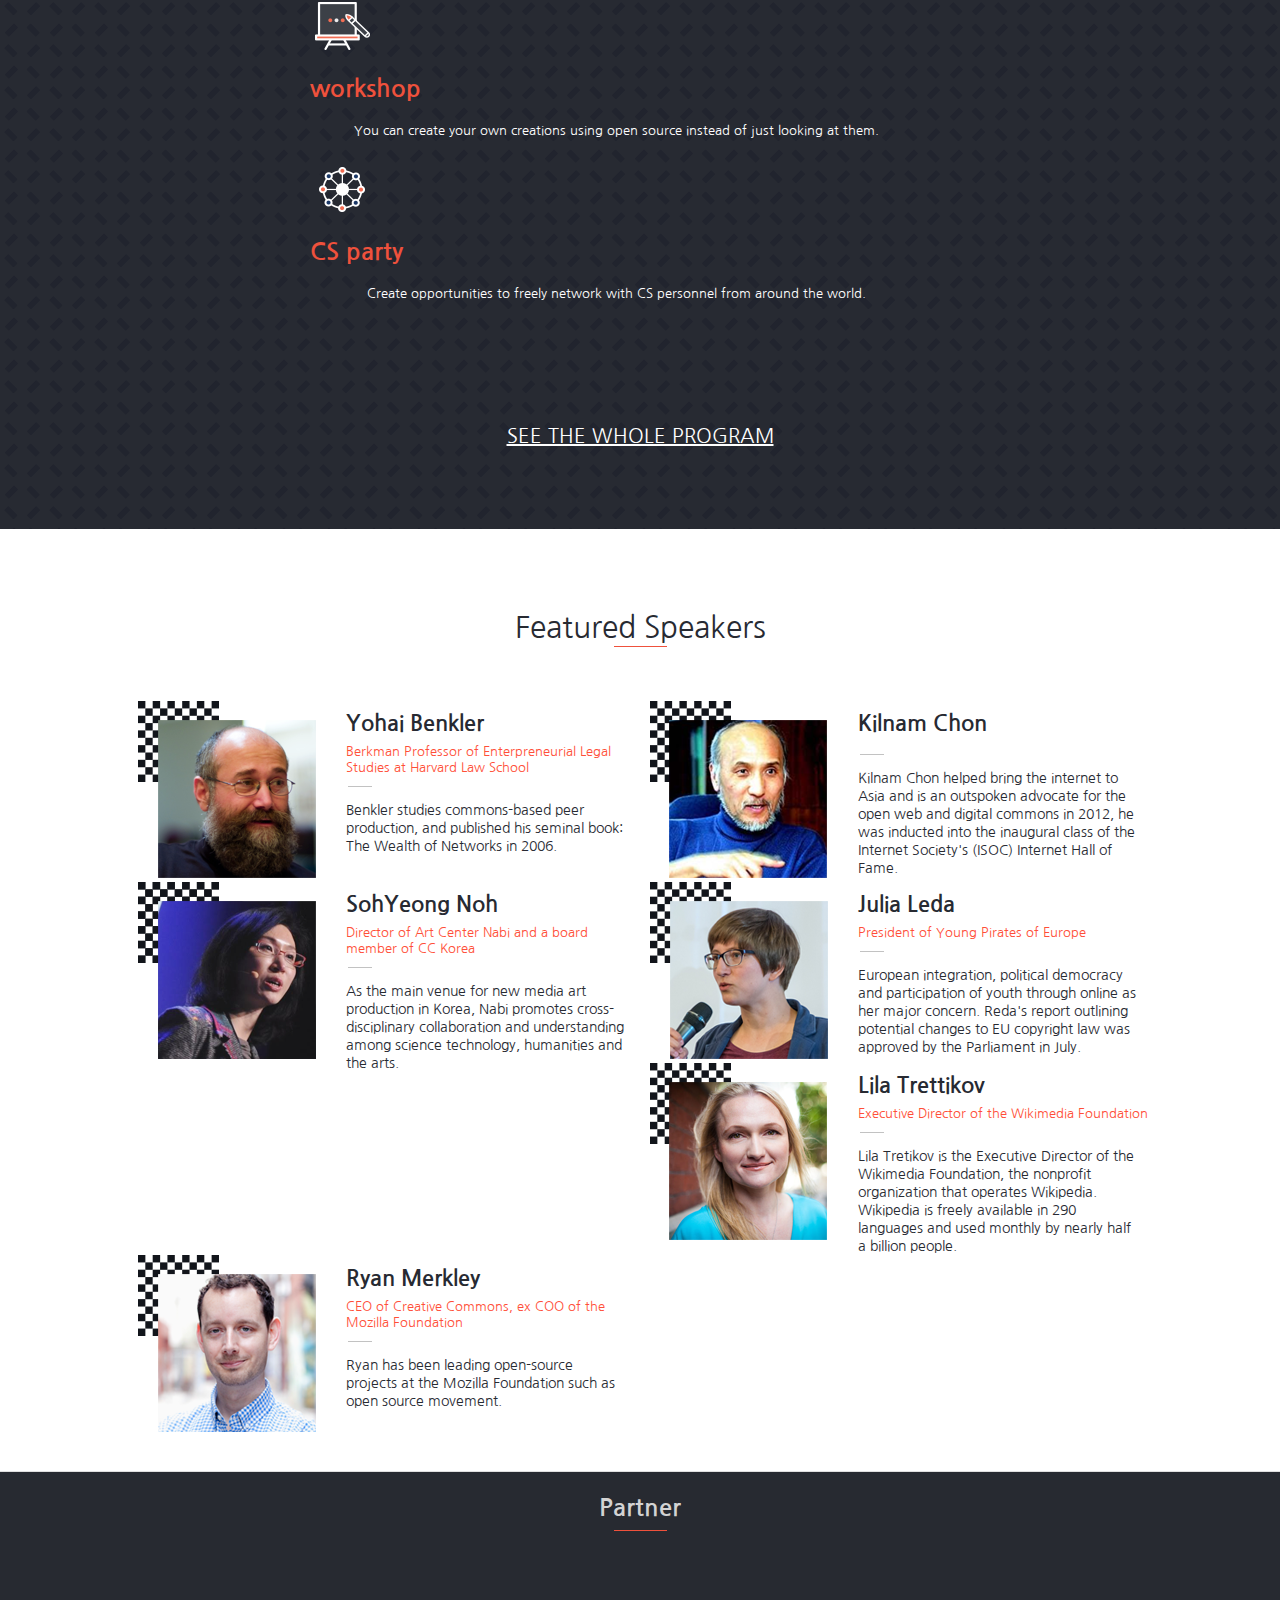
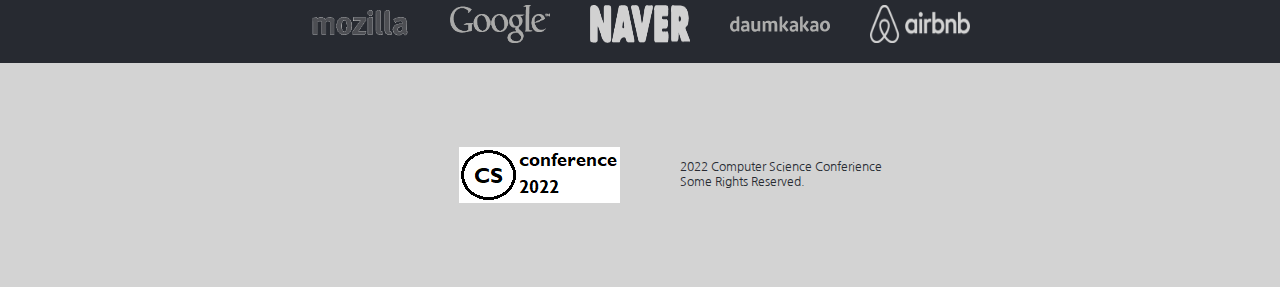
==== commit bf2458db: "Refactor some code" ====
--- a/index.html
+++ b/index.html
@@ -44,7 +44,7 @@
             </button>
           </div>
           <div class="logo">
-            <a href="#"><img src="images/small_icons/logo.png" alt="" /></a>
+            <a href="#"><img src="images/brands/logo.png" alt="" /></a>
           </div>
           <section class="menus">
             <ul class="nav-menu">
@@ -106,58 +106,7 @@
     <section class="program">
       <h1 class="normal">Main Program</h1>
       <div class="guide-bar"></div>
-      <section>
-        <div class="program-list">
-          <div class="program-icon">
-            <img src="images/program/program_icon_01.png" alt="" />
-          </div>
-          <div class="program-subtitle">conference</div>
-          <div class="program-description">
-            Listen to lectures from speakers from around the world and learn
-            about the latest trends in the world.
-          </div>
-        </div>
-        <div class="program-list">
-          <div class="program-icon">
-            <img src="images/program/program_icon_02.png" alt="" />
-          </div>
-          <div class="program-subtitle">CS exhibition</div>
-          <div class="program-description">
-            Let's meet the creations of artists from various fields who share
-            the open spirit of CS.
-          </div>
-        </div>
-        <div class="program-list">
-          <div class="program-icon">
-            <img src="images/program/program_icon_03.png" alt="" />
-          </div>
-          <div class="program-subtitle">forum</div>
-          <div class="program-description">
-            We have time to share our thoughts and opinions with experts by
-            topic.
-          </div>
-        </div>
-        <div class="program-list">
-          <div class="program-icon">
-            <img src="images/program/program_icon_04.png" alt="" />
-          </div>
-          <div class="program-subtitle">workshop</div>
-          <div class="program-description">
-            You can create your own creations using open source instead of just
-            looking at them.
-          </div>
-        </div>
-        <div class="program-list">
-          <div class="program-icon">
-            <img src="images/program/program_icon_05.png" alt="" />
-          </div>
-          <div class="program-subtitle">CS party</div>
-          <div class="program-description">
-            Create opportunities to freely network with CS personnel from around
-            the world.
-          </div>
-        </div>
-      </section>
+      <div class="programs"></div>
       <div id="join-program">Join CS Conference 2022</div>
       <div id="full-program"><a href="#">SEE THE WHOLE PROGRAM</a></div>
     </section>
@@ -180,12 +129,12 @@
       </section>
     </section>
     <footer>
-      <img src="images/logo.png" alt="" />
+      <img src="images/brands/logo.png" alt="" />
       <div>
         2022 Computer Science Conferience <br />
         Some Rights Reserved.
       </div>
     </footer>
-    <script src="index.js"></script>
+    <script type="module" src="index.js"></script>
   </body>
 </html>
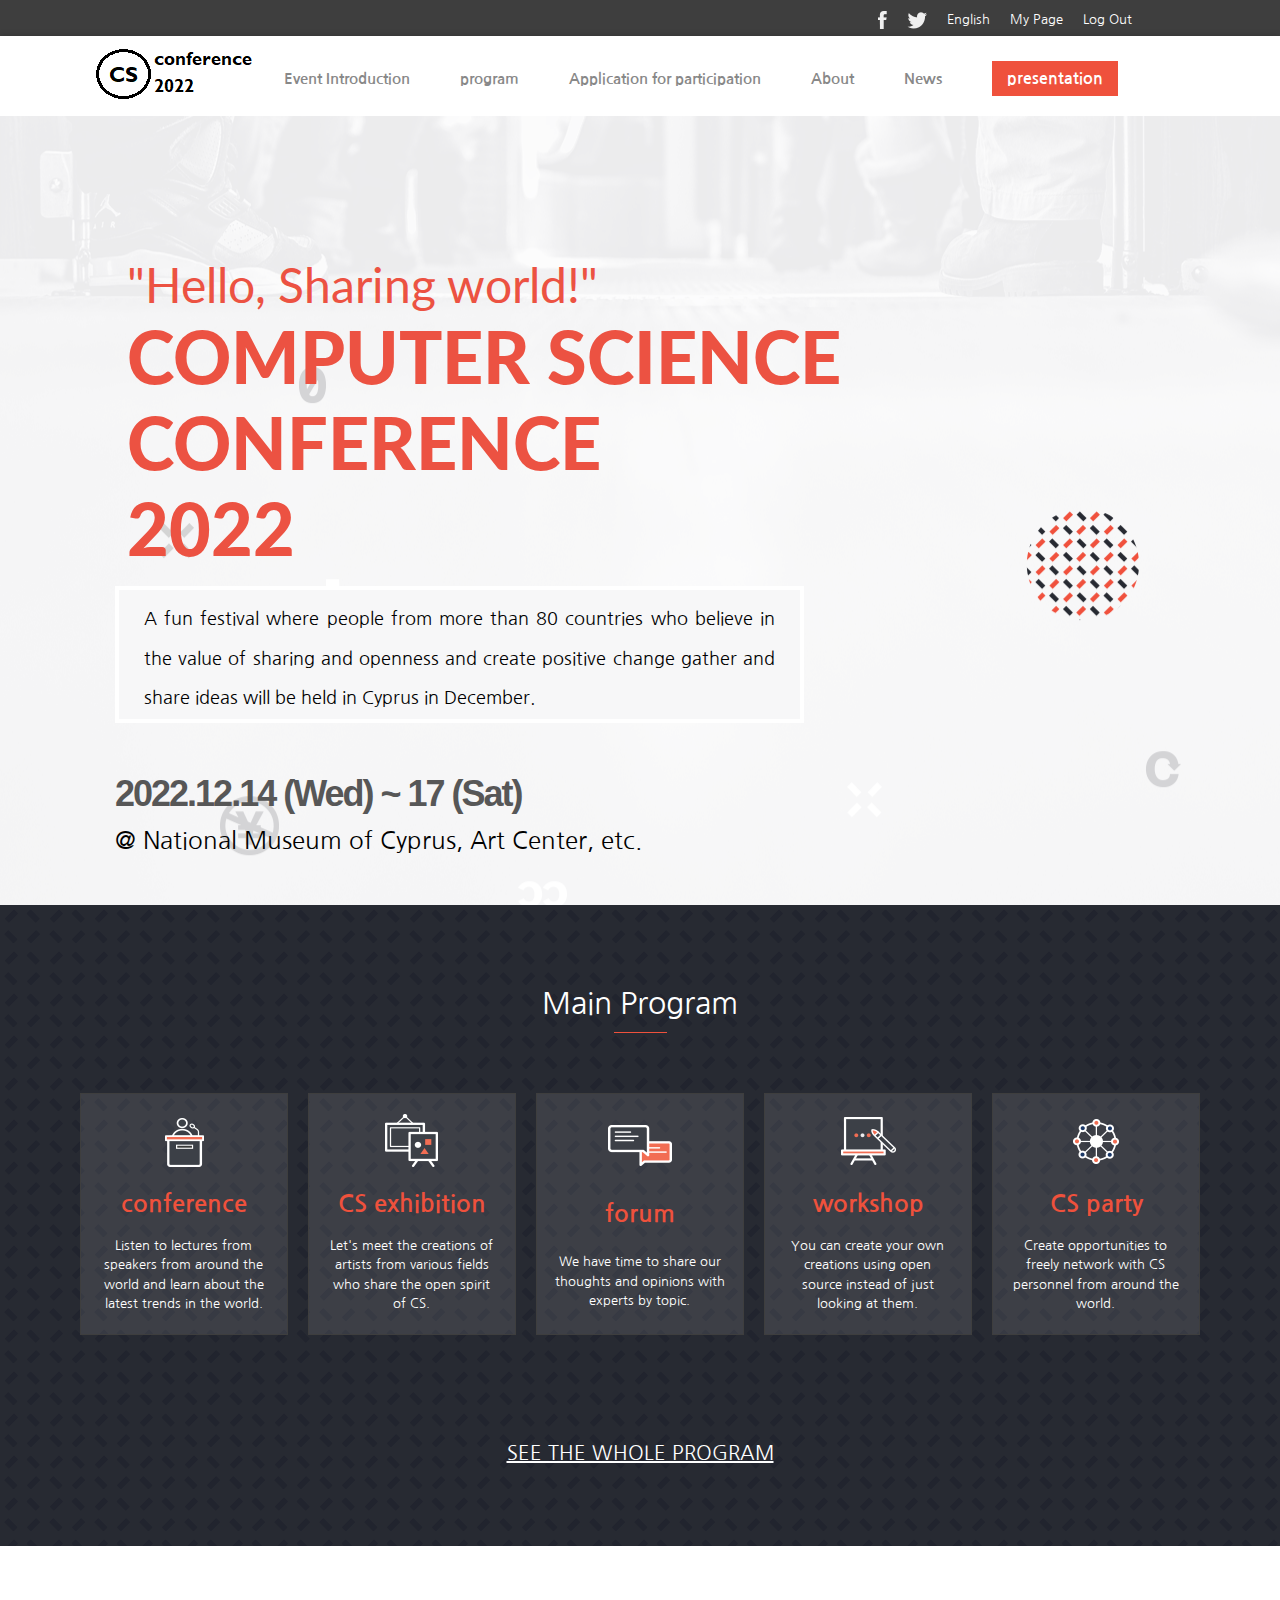
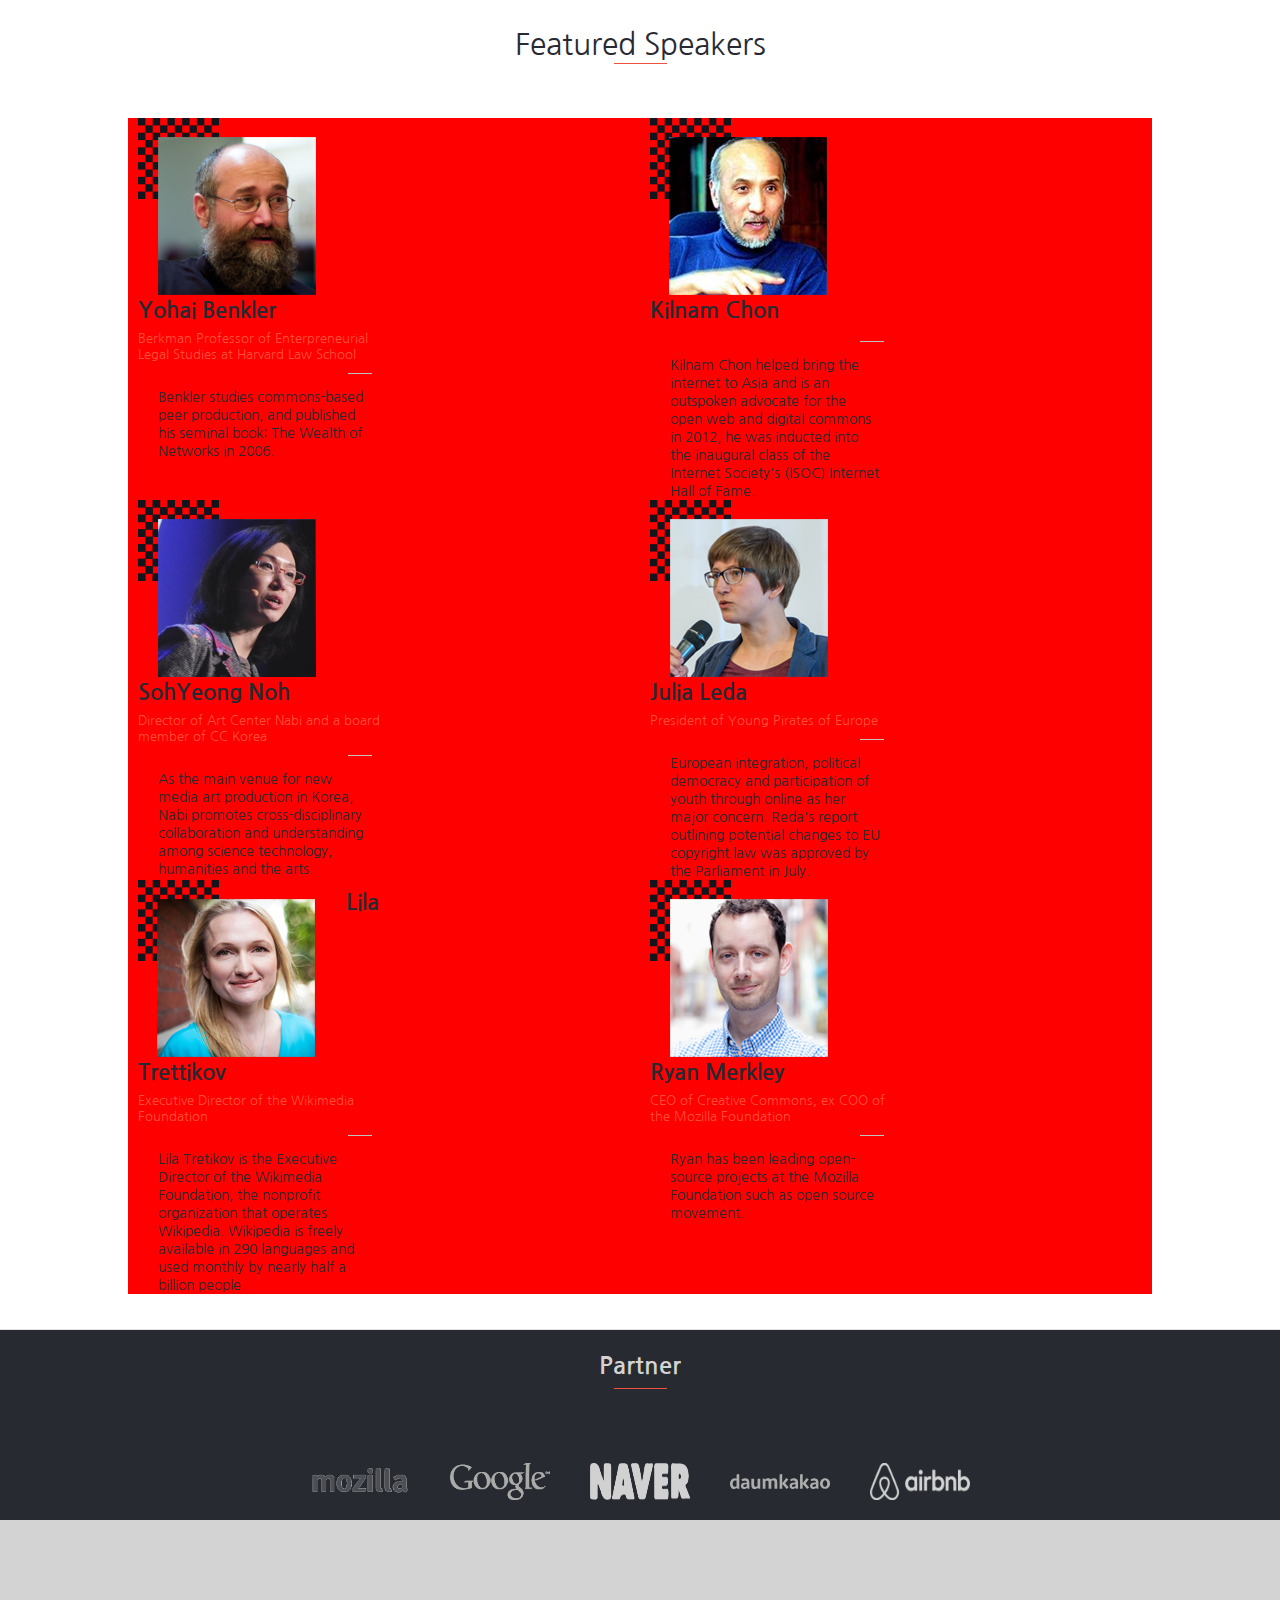
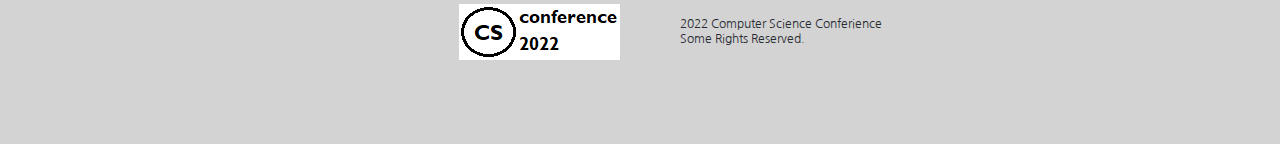
==== commit 413026a9: "Make speakers container grid" ====
--- a/index.html
+++ b/index.html
@@ -106,7 +106,7 @@
     <section class="program">
       <h1 class="normal">Main Program</h1>
       <div class="guide-bar"></div>
-      <div class="programs"></div>
+      <section class="programs"></section>
       <div id="join-program">Join CS Conference 2022</div>
       <div id="full-program"><a href="#">SEE THE WHOLE PROGRAM</a></div>
     </section>
--- a/index.css
+++ b/index.css
@@ -241,7 +241,7 @@
   margin: 0;
 }
 
-.program section > div {
+.programs > div {
   display: flex;
   justify-content: space-around;
   align-items: center;
@@ -310,6 +310,10 @@
 
 .speaker-list {
   overflow: auto;
+  display: grid;
+  grid-template-columns: auto auto;
+  gap: 0;
+  background-color: red;
 }
 
 .speaker {
@@ -482,23 +486,19 @@
     font-size: 30px;
   }
 
-  .program section {
+  .programs {
     display: flex;
     justify-content: center;
   }
 
-  .program section > div {
+  .program-list {
     display: flex;
     flex-direction: column;
-    justify-content: flex-start;
-    text-align: center;
-    margin: 1.5px;
     width: calc(20% - 50px);
-    overflow: hidden;
     border: 1px solid rgb(62, 62, 62);
   }
 
-  .program section > div:hover {
+  .program-list:hover {
     cursor: pointer;
     border: 1px solid rgb(194, 194, 194);
   }
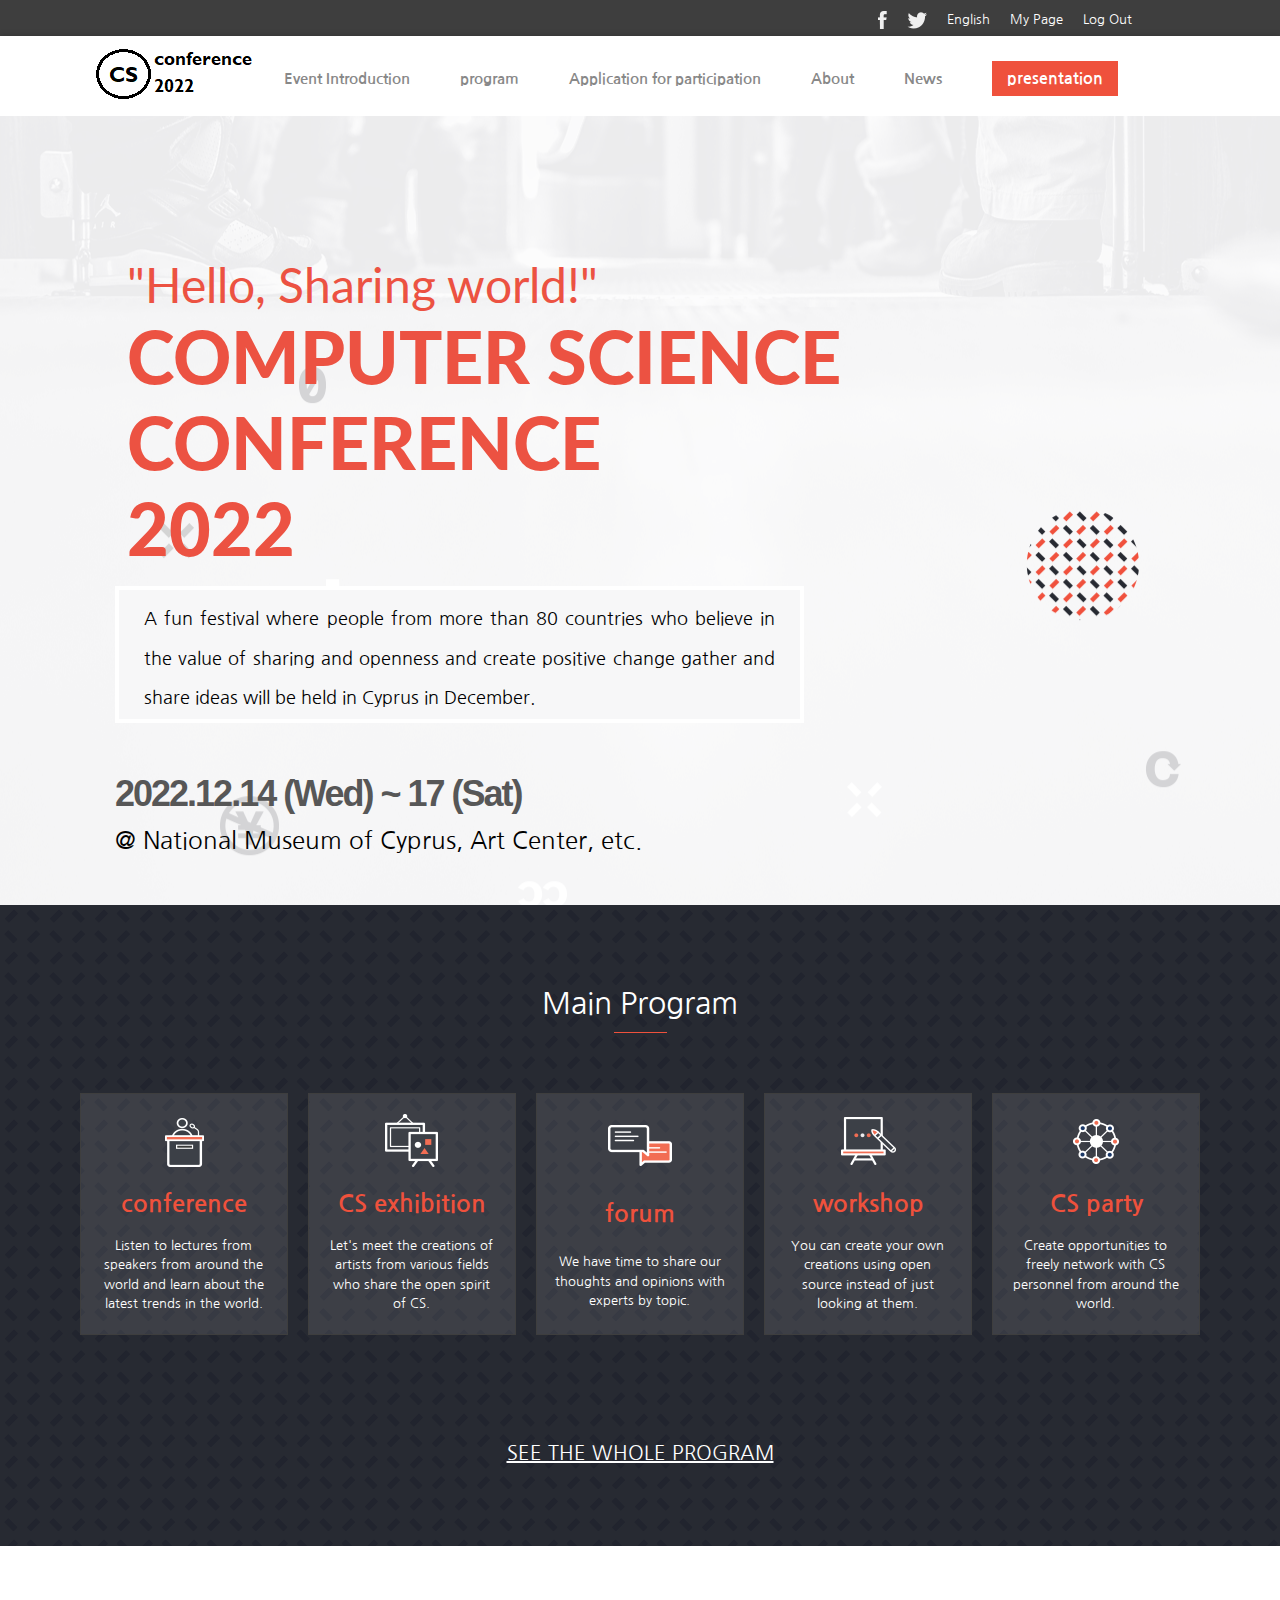
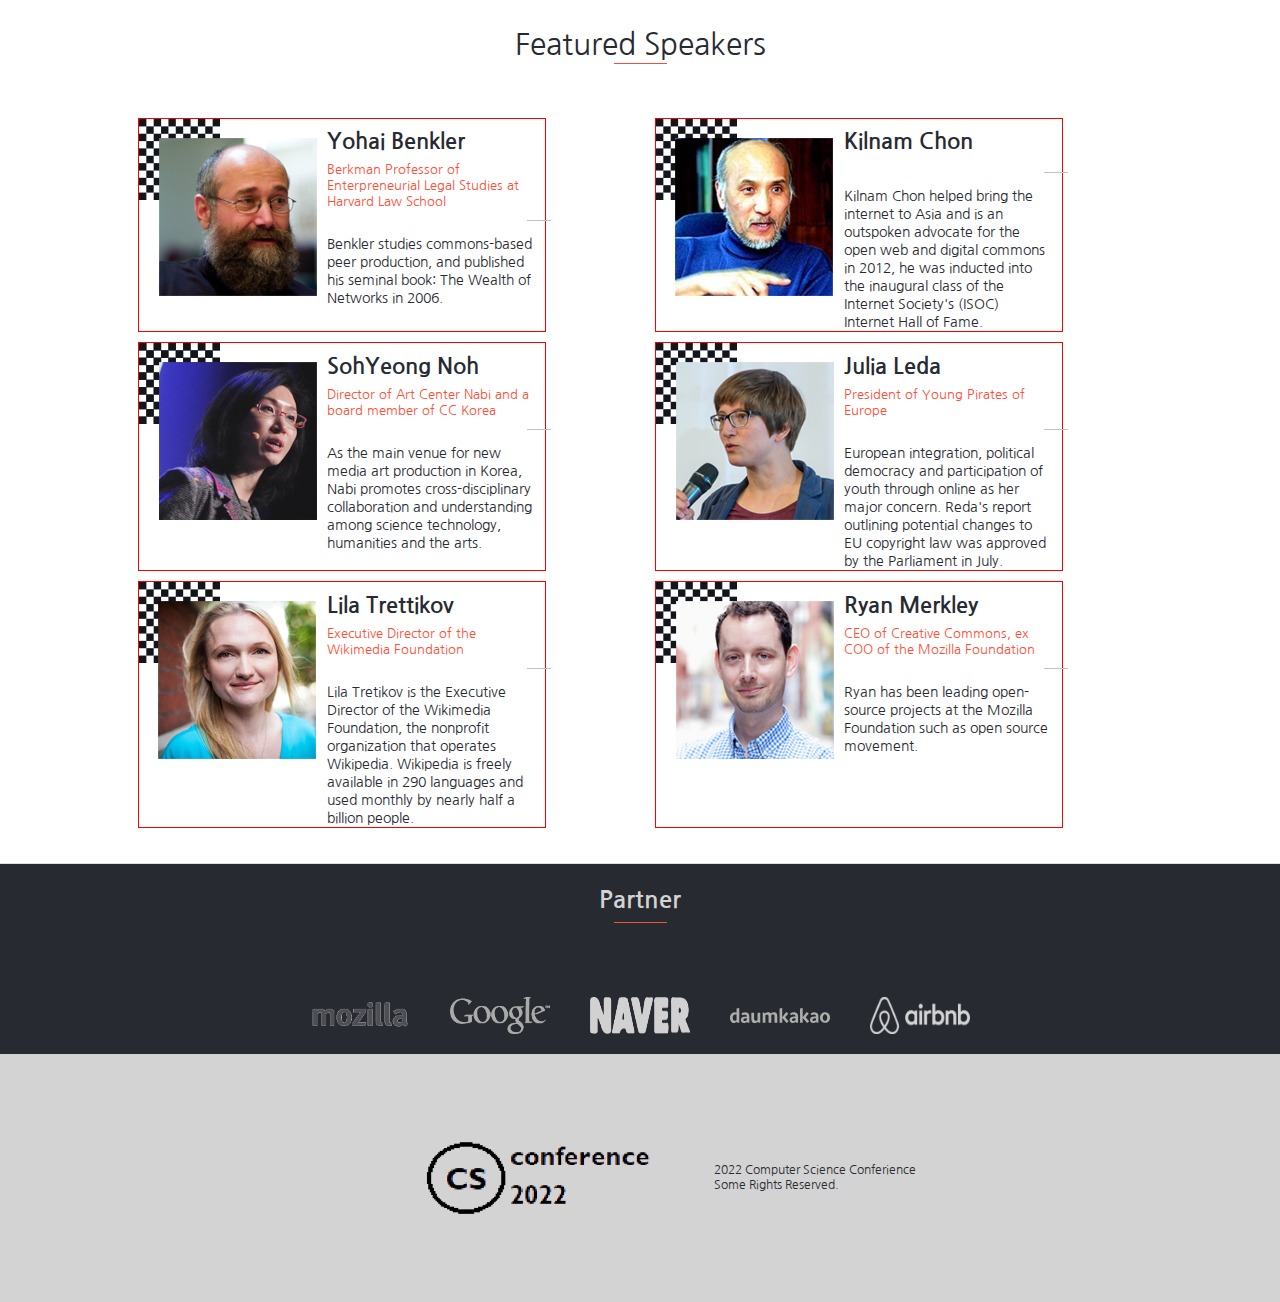
==== commit 3c00146b: "Retain former structure" ====
--- a/index.html
+++ b/index.html
@@ -129,7 +129,7 @@
       </section>
     </section>
     <footer>
-      <img src="images/brands/logo.png" alt="" />
+      <img src="images/brands/logo.jpg" alt="" />
       <div>
         2022 Computer Science Conferience <br />
         Some Rights Reserved.
--- a/index.css
+++ b/index.css
@@ -35,6 +35,7 @@
 
 footer img {
   padding: 60px;
+  height: 80px;
 }
 
 main section img {
@@ -311,22 +312,15 @@
 .speaker-list {
   overflow: auto;
   display: grid;
-  grid-template-columns: auto auto;
-  gap: 0;
-  background-color: red;
+  grid-template-columns: repeat(2, 1fr);
+  gap: 10px;
 }
 
 .speaker {
-  width: 100%;
-  margin: 0 0 1.5rem 0;
-  border: 0;
-  float: left;
-}
-
-.speaker-img {
-  float: left;
-  width: 178px;
-  margin-right: 0.5rem;
+  display: flex;
+  align-items: flex-start;
+  min-width: 80%;
+  border: 1px solid red;
 }
 
 .name {
@@ -334,22 +328,20 @@
   font-weight: bold;
   text-align: left;
   vertical-align: bottom;
-  margin-top: 28px;
+  margin: 28px 10px 0;
 }
 
 .position {
   font-size: 13px;
   color: rgb(255, 79, 56);
   text-align: left;
-  margin-top: 10px;
+  margin: 10px 10px 0;
 }
 
 .experience {
   font-size: 13px;
   text-align: left;
-  padding-top: 7px;
-  padding-left: 20px;
-  padding-right: 1rem;
+  margin: 10px 10px 0;
   line-height: 150%;
   word-break: break-all;
 }
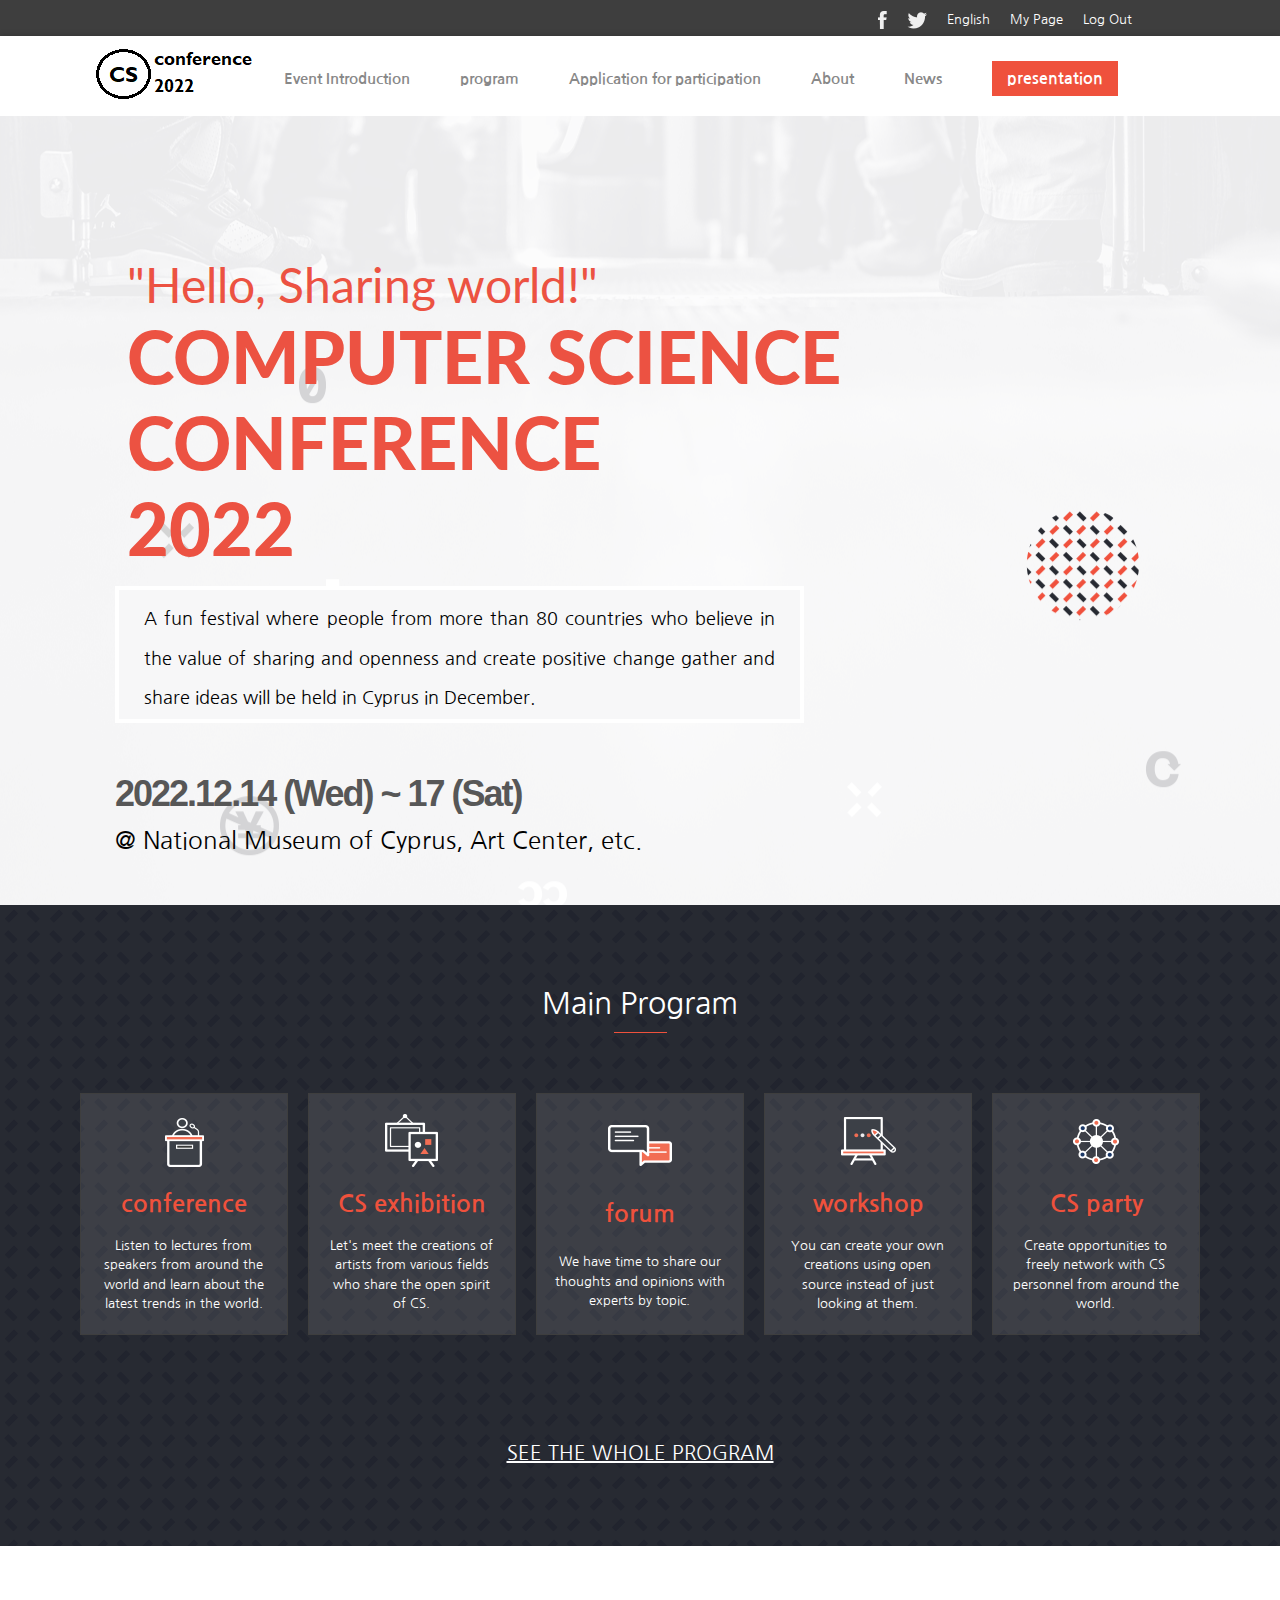
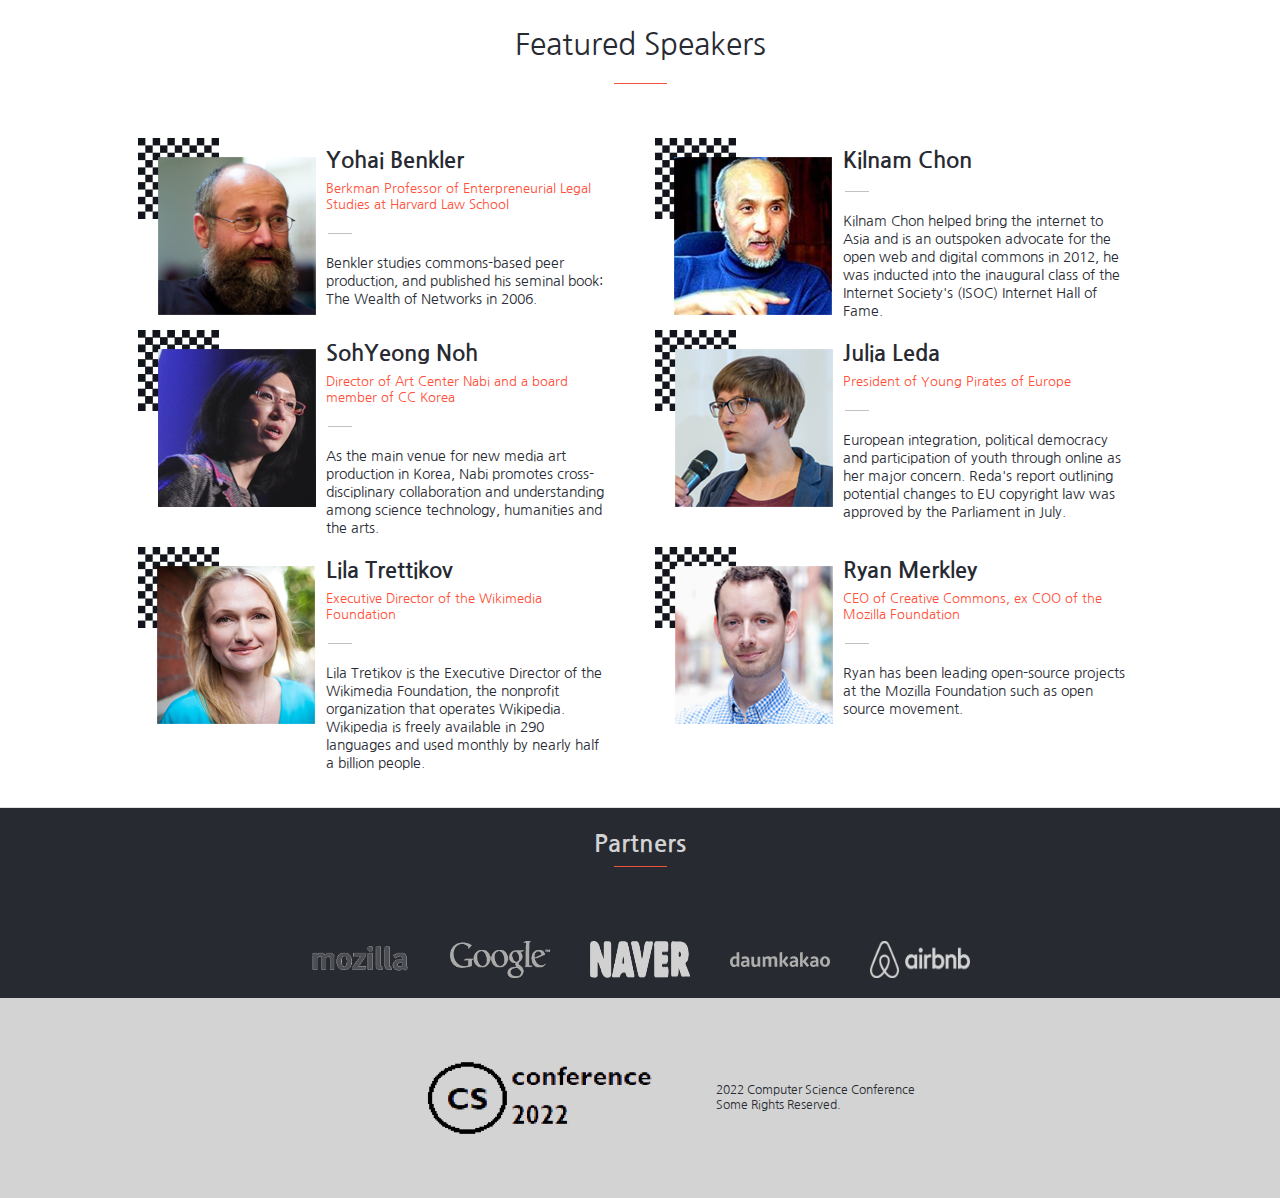
==== commit 71349379: "Some fix in the mobile view" ====
--- a/index.html
+++ b/index.html
@@ -118,7 +118,7 @@
       </section>
     </div>
     <section class="partners">
-      <h3>Partner</h3>
+      <h3>Partners</h3>
       <div class="guide-bar"></div>
       <section>
         <img src="images/brands/mozilla.png" alt="" />
@@ -131,7 +131,7 @@
     <footer>
       <img src="images/brands/logo.jpg" alt="" />
       <div>
-        2022 Computer Science Conferience <br />
+        2022 Computer Science Conference <br />
         Some Rights Reserved.
       </div>
     </footer>
--- a/index.css
+++ b/index.css
@@ -35,7 +35,7 @@
 
 footer img {
   padding: 60px;
-  height: 80px;
+  height: 40px;
 }
 
 main section img {
@@ -306,21 +306,20 @@
 .line {
   width: 53px;
   border-bottom: 1px solid rgb(239, 81, 60);
-  margin: 0 auto 54px;
+  margin: 20px auto 54px;
 }
 
 .speaker-list {
   overflow: auto;
   display: grid;
-  grid-template-columns: repeat(2, 1fr);
+  grid-template-columns: repeat(1, 1fr);
   gap: 10px;
 }
 
 .speaker {
   display: flex;
   align-items: flex-start;
-  min-width: 80%;
-  border: 1px solid red;
+  min-width: 95%;
 }
 
 .name {
@@ -373,12 +372,10 @@
 footer {
   background-color: #d3d3d3;
   display: flex;
-  flex-direction: row;
   justify-content: center;
   align-items: center;
   color: #272a31;
   font-size: 0.75rem;
-  padding: 24px 24px;
 }
 
 @media screen and (min-width: 768px) {
@@ -399,6 +396,11 @@
   .navigation {
     justify-content: space-around;
     padding: 10px 0 10px 80px;
+  }
+
+  footer img {
+    padding: 60px;
+    height: 80px;
   }
 
   .mobile-menu-btn {
@@ -532,6 +534,13 @@
     font-size: 1.875rem;
   }
 
+  .speaker-list {
+    overflow: auto;
+    display: grid;
+    grid-template-columns: repeat(2, 1fr);
+    gap: 10px;
+  }
+
   .speaker {
     width: calc(50% - 10px);
     margin: 0 0 0 10px;
@@ -549,11 +558,11 @@
 
   .guide-line {
     position: relative;
-    left: 210px;
+    left: 12px;
     top: 10px;
     width: 24px;
     border-top: 1px solid rgb(194, 194, 194);
-    margin-bottom: 24px;
+    margin: 10px 0 30px;
   }
 
   .experience {
